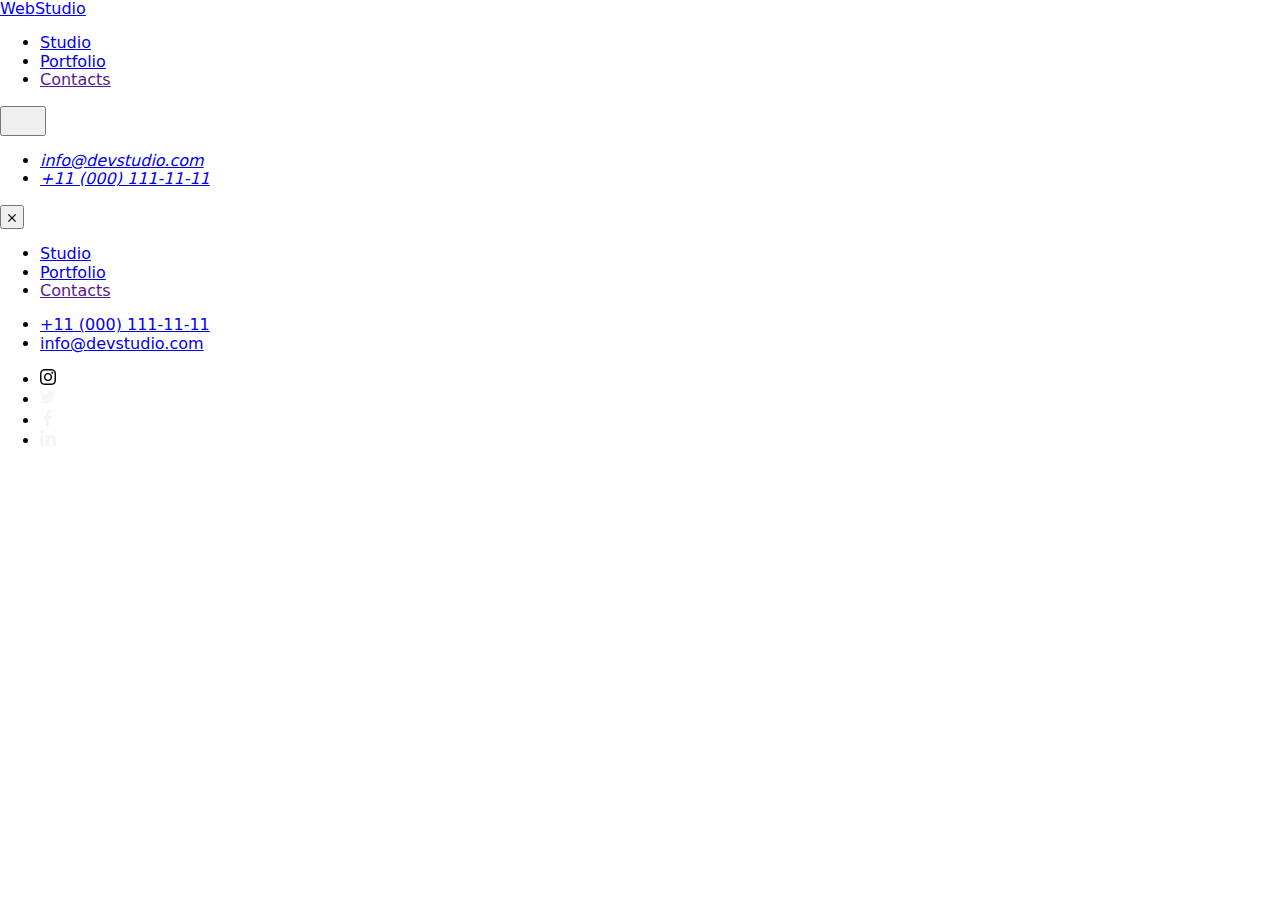
==== index.html @ 04f373c3 "save" ====
<!DOCTYPE html>
<html lang="en">

<head>
    <meta charset="UTF-8">
    <meta http-equiv="X-UA-Compatible" content="IE=edge">
    <meta name="viewport" content="width=device-width, initial-scale=1.0">
    <link
        href="https://fonts.googleapis.com/css2?family=Raleway:wght@800&family=Roboto:wght@400;500;700;900&display=swap"
        rel="stylesheet" />
    <link rel="stylesheet" href="https://cdn.jsdelivr.net/npm/modern-normalize@1.1.0/modern-normalize.min.css" />
    <link href="./dist/styles.css" rel="stylesheet" />
    <title>Web Studio</title>
</head>

<body>
    <main>
        <header class="header">
            <div class="container header__container">
                <div class="header__body">
                    <div class="header__flex">
                        <a class="header__logo-link" href="./index.html">Web<span
                                class="header__logo-span">Studio</span>
                        </a>
                        <nav class="header__menu">
                            <ul class="header__menu-list">
                                <li class="header__menu-item">
                                    <a class="header__link active-color" href="./index.html">
                                        Studio
                                    </a>
                                </li>
                                <li class="header__menu-item">
                                    <a class="header__link" href="./portfolio.html">
                                        Portfolio
                                    </a>
                                </li>
                                <li class="header__menu-item">
                                    <a class="header__link" href="">
                                        Contacts
                                    </a>
                                </li>
                            </ul>
                        </nav>
                    </div>
                    <div class="header__burger">
                        <button type="button" class="header__burger-button js-open-menu">
                            <svg class="header__burger-svg" width="30" height="20">
                                <use href="./images/icons.svg#icon-burger"></use>
                            </svg>
                        </button>
                    </div>
                    <address class="address">
                        <ul class="address__list">
                            <li class="address__item">
                                <a class="address__link" href="mailto:info@devstudio.com">info@devstudio.com
                                </a>
                            </li>
                            <li class="address__item">
                                <a class="address__link" href="tel:+110001111111">+11 (000) 111-11-11
                                </a>
                            </li>
                        </ul>
                    </address>
                </div>
            </div>
            <div class="mobile-menu js-menu-container">
                <div class="container mobile-menu__container">
                    <button class="mobile-menu__close-btn js-close-menu">
                        <svg class="mobile-menu__close-svg" width="0.5rem" height="0.5rem">
                            <use href="./images/icons.svg#icon-close"></use>
                        </svg>
                    </button>
                    <ul class="mobile-menu__list">
                        <li>
                            <a class="mobile-menu__link" href="./index.html">
                                Studio
                            </a>
                        </li>
                        <li>
                            <a class="mobile-menu__link" href="./portfolio.html">
                                Portfolio
                            </a>
                        </li>
                        <li>
                            <a class="mobile-menu__link color" href="">
                                Contacts
                            </a>
                        </li>
                    </ul>
                    <div class="flex-column">
                        <ul class="mobile-menu__contacts-list">
                            <li class="mobile-menu__phone-item">
                                <a class="mobile-menu__phone-link" href="tel:+110001111111">+11 (000) 111-11-11
                                </a>
                            </li>
                            <li class="mobile-menu__email-item">
                                <a class="mobile-menu__email-link" href="mailto:info@devstudio.com">info@devstudio.com
                                </a>
                            </li>
                        </ul>
                        <div class="social">
                            <ul class="social__list">
                                <li class="social__item">
                                    <a href="https://www.instagram.com/" class="social__link" target="_blank"
                                        rel="noopener noreferrer">
                                        <svg width="16" height="16" class="social__svg">
                                            <use href="./images/icons.svg#icon-instagram"></use>
                                        </svg>
                                    </a>
                                </li>
                                <li class="social__item">
                                    <a href="https://www.twitter.com/" class="social__link" target="_blank"
                                        rel="noopener noreferrer">
                                        <svg width="16" height="16" class="social__svg">
                                            <use href="./images/icons.svg#icon-twitter"></use>
                                        </svg>
                                    </a>
                                </li>
                                <li class="social__item">
                                    <a href="https://www.facebook.com/" class="social__link" target="_blank"
                                        rel="noopener noreferrer">
                                        <svg width="16" height="16" class="social__svg">
                                            <use href="./images/icons.svg#icon-facebook"></use>
                                        </svg>
                                    </a>
                                </li>
                                <li class="social__item">
                                    <a href="https://www.linkedin.com/" class="social__link" target="_blank"
                                        rel="noopener noreferrer">
                                        <svg width="16" height="16" class="social__svg">
                                            <use href="./images/icons.svg#icon-linkedin"></use>
                                        </svg>
                                    </a>
                                </li>
                            </ul>
                        </div>
                    </div>
                </div>
            </div>
        </header>
    </main>
    <script src="./js/mobile-menu.js"></script>
    <script src="./js/modal.js"></script>
</body>

</html>
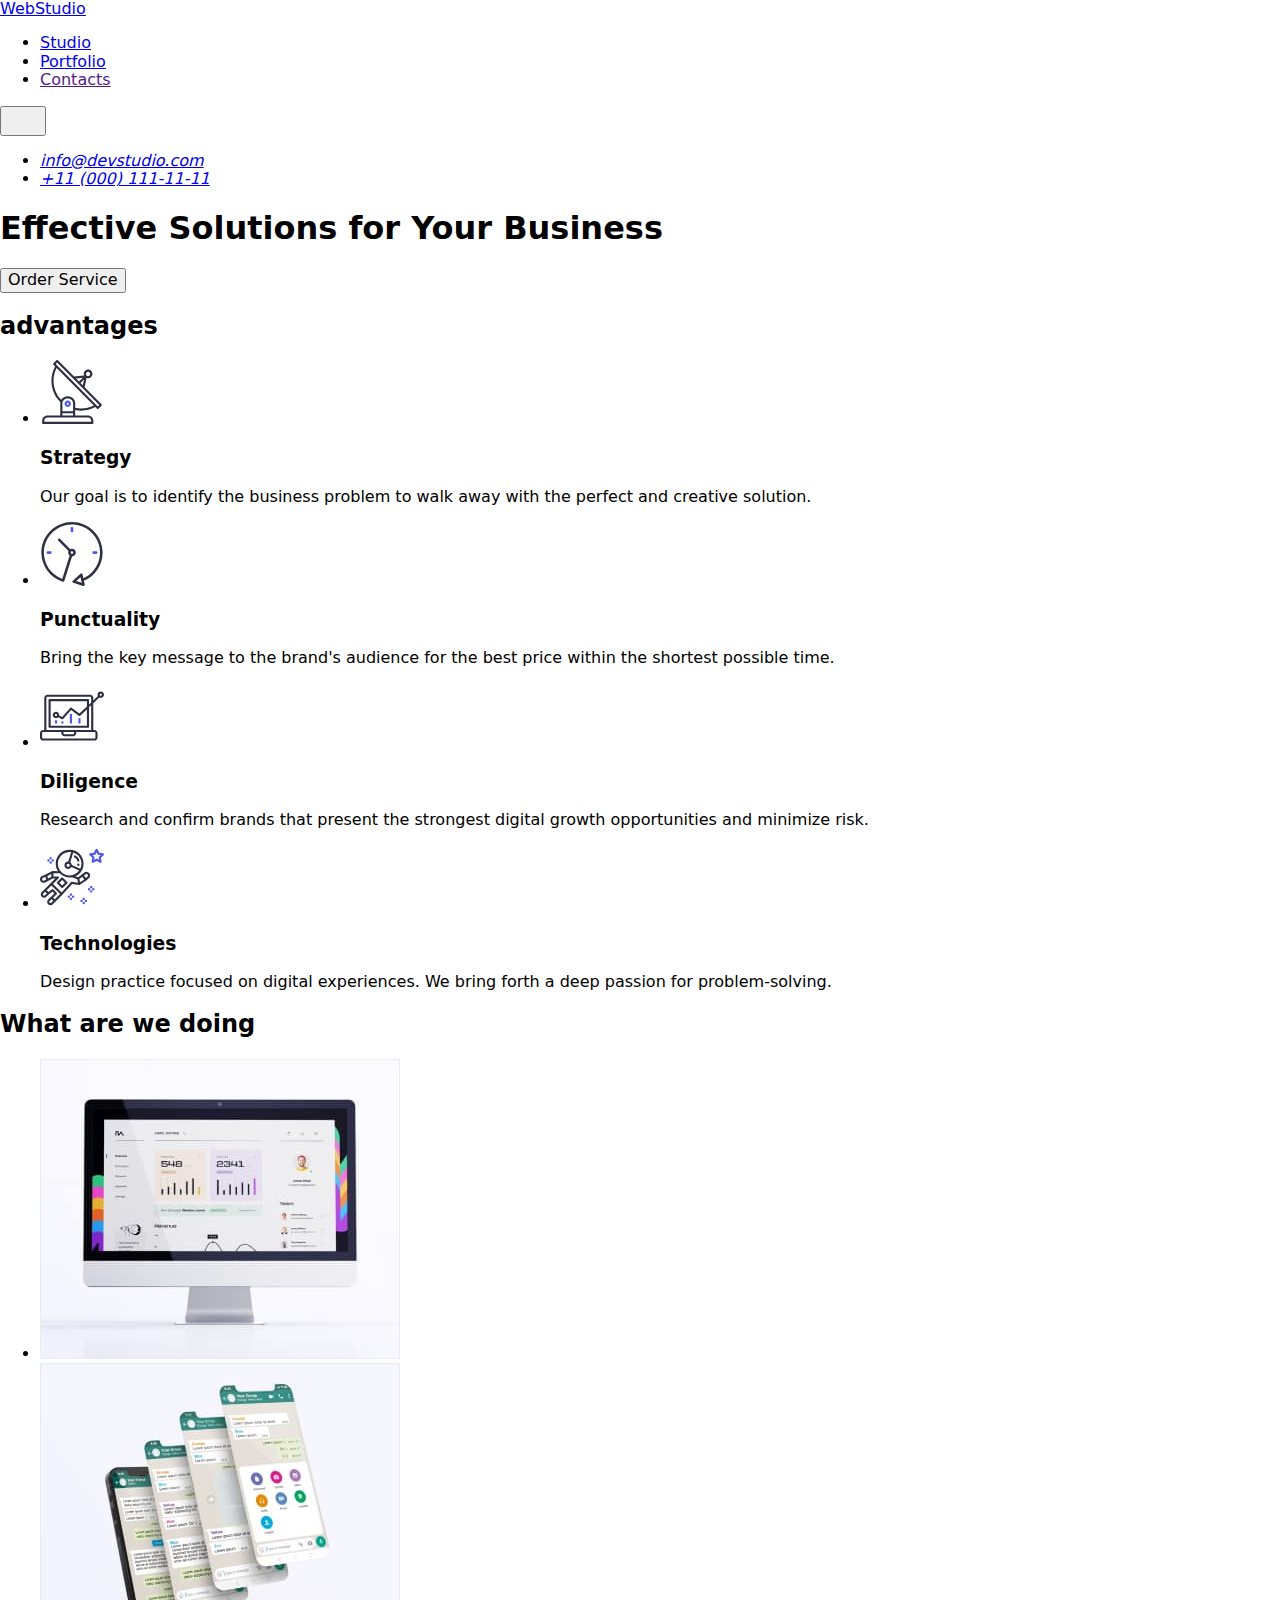
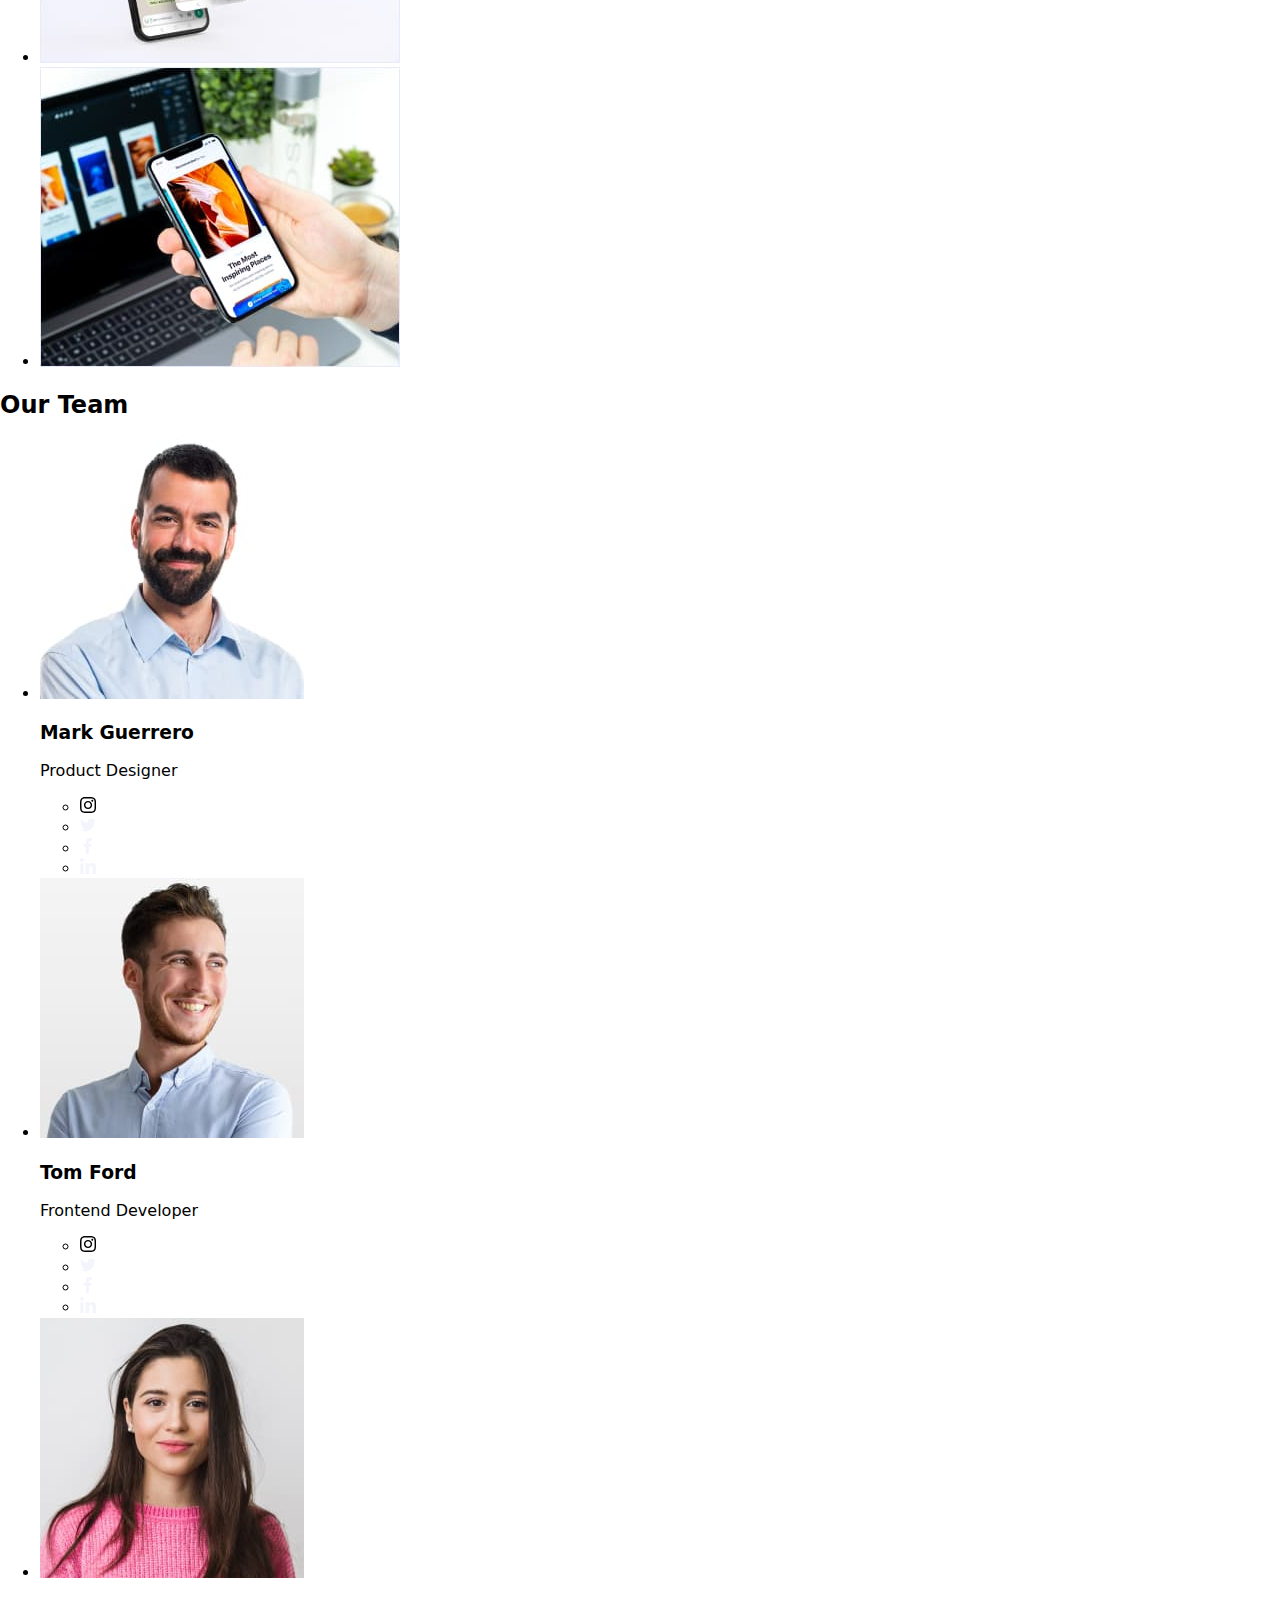
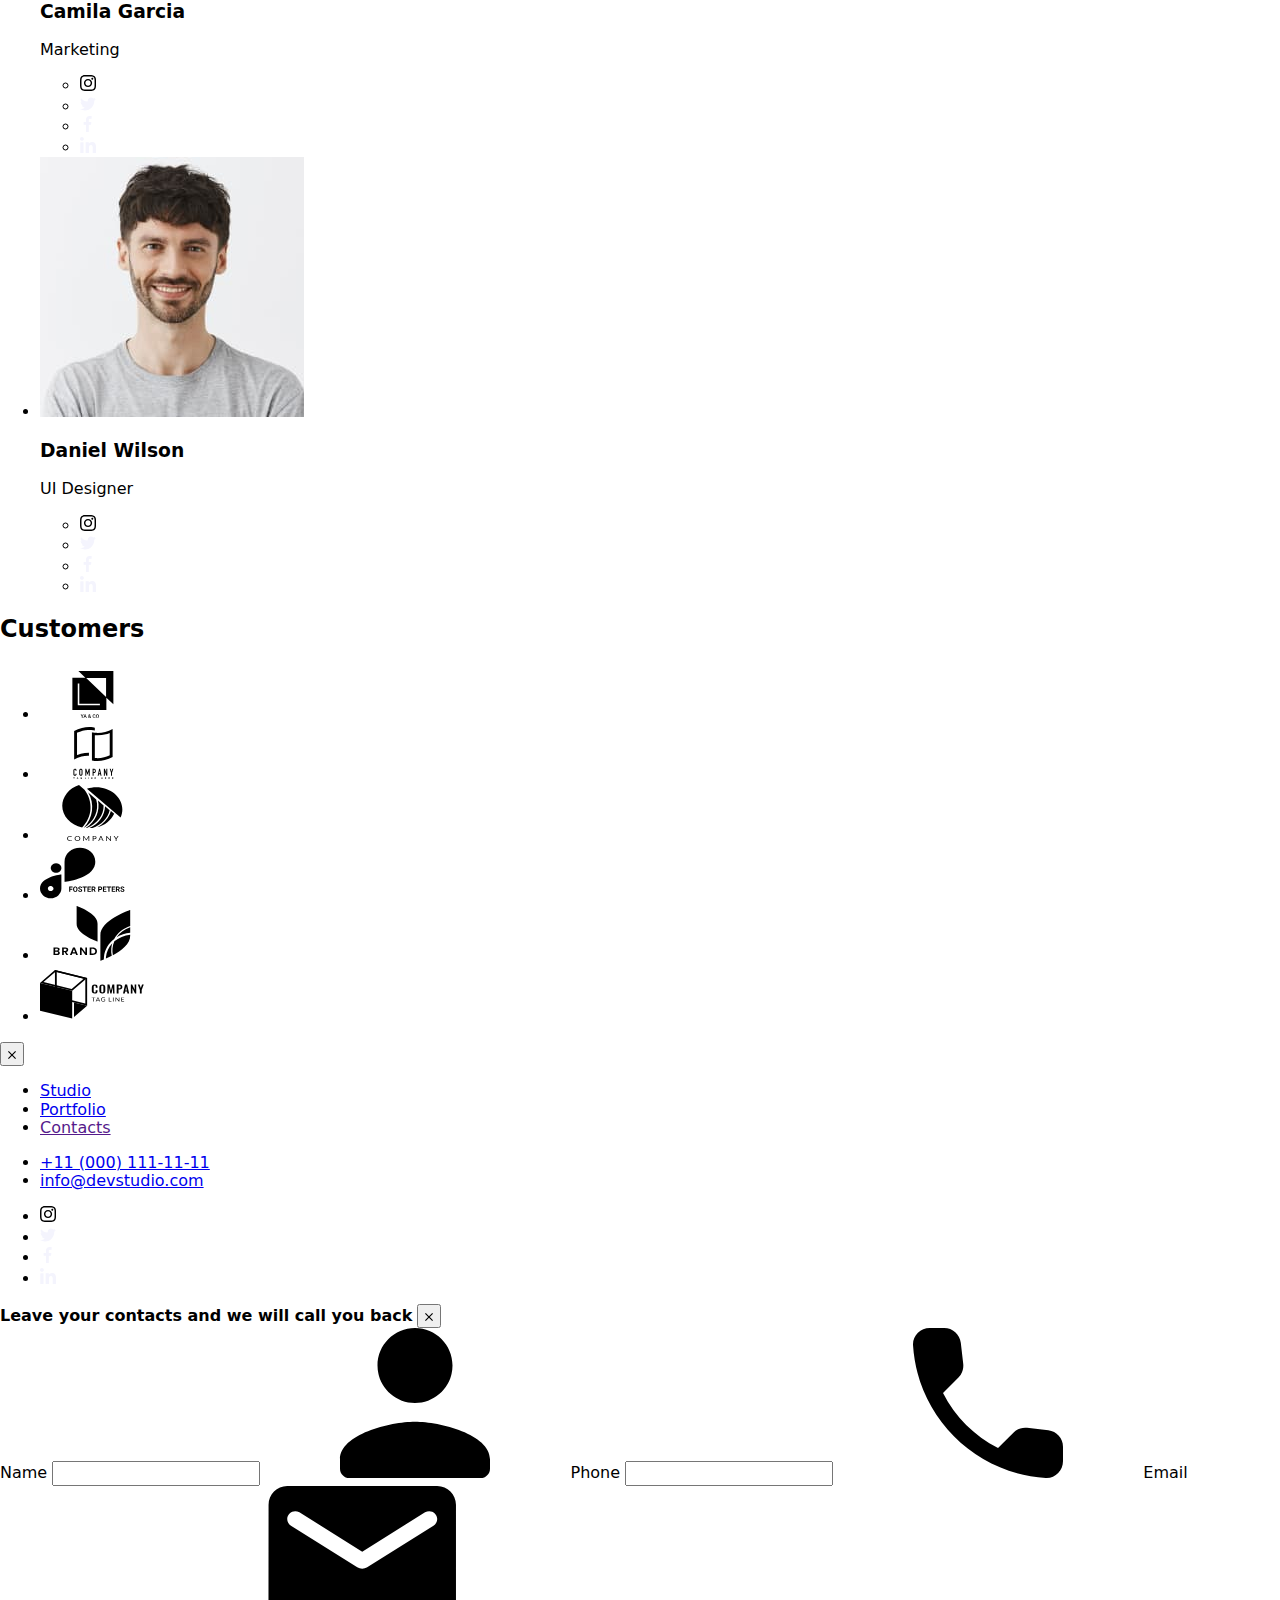
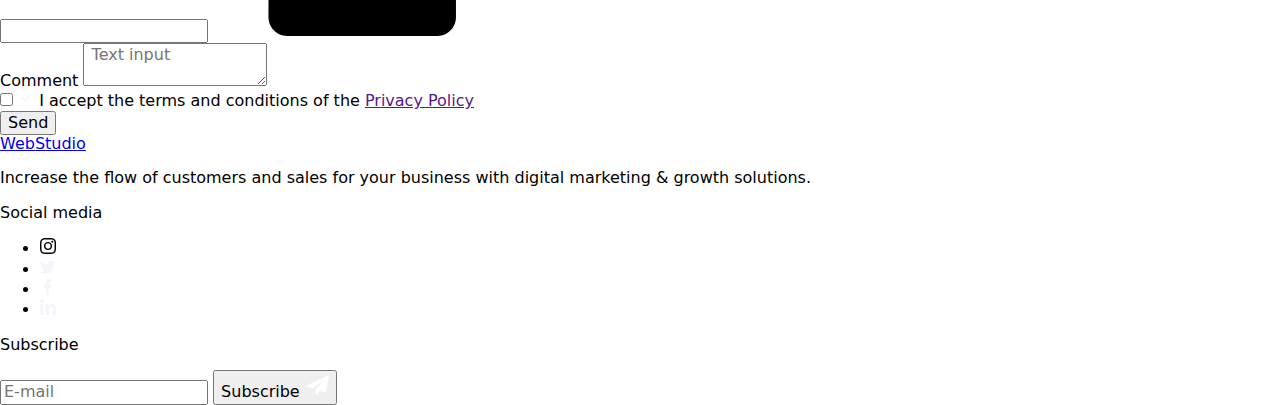
==== commit 597462ad: "11" ====
--- a/index.html
+++ b/index.html
@@ -14,131 +14,558 @@
 </head>
 
 <body>
+
+    <header class="header">
+        <div class="container header__container">
+            <a class="header__logo-link" href="./index.html">Web<span class="header__logo-span">Studio</span>
+            </a>
+            <nav class="header__menu">
+                <ul class="header__menu-list">
+                    <li class="header__menu-item">
+                        <a class="header__link active-color" href="./index.html">
+                            Studio
+                        </a>
+                    </li>
+                    <li class="header__menu-item">
+                        <a class="header__link" href="./portfolio.html">
+                            Portfolio
+                        </a>
+                    </li>
+                    <li class="header__menu-item">
+                        <a class="header__link" href="">
+                            Contacts
+                        </a>
+                    </li>
+                </ul>
+            </nav>
+            <div class="header__burger">
+                <button type="button" class="header__burger-button js-open-menu">
+                    <svg class="header__burger-svg" width="30" height="20">
+                        <use href="./images/icons.svg#icon-burger"></use>
+                    </svg>
+                </button>
+            </div>
+            <address class="address">
+                <ul class="address__list">
+                    <li class="address__item">
+                        <a class="address__link" href="mailto:info@devstudio.com">info@devstudio.com
+                        </a>
+                    </li>
+                    <li class="address__item">
+                        <a class="address__link" href="tel:+110001111111">+11 (000) 111-11-11
+                        </a>
+                    </li>
+                </ul>
+            </address>
+        </div>
+    </header>
     <main>
-        <header class="header">
-            <div class="container header__container">
-                <div class="header__body">
-                    <div class="header__flex">
-                        <a class="header__logo-link" href="./index.html">Web<span
-                                class="header__logo-span">Studio</span>
-                        </a>
-                        <nav class="header__menu">
-                            <ul class="header__menu-list">
-                                <li class="header__menu-item">
-                                    <a class="header__link active-color" href="./index.html">
-                                        Studio
-                                    </a>
-                                </li>
-                                <li class="header__menu-item">
-                                    <a class="header__link" href="./portfolio.html">
-                                        Portfolio
-                                    </a>
-                                </li>
-                                <li class="header__menu-item">
-                                    <a class="header__link" href="">
-                                        Contacts
+        <section class="hero">
+            <div class="container hero__container">
+                <h1 class="hero__title">Effective Solutions for Your Business</h1>
+                <button type="button" class="hero__btn" data-modal-open>Order Service</button>
+            </div>
+        </section>
+        <section class="advantages section-padding">
+            <div class="container">
+                <h2 class="visually-hidden">advantages</h2>
+                <ul class="advantages__list">
+                    <div class="flex">
+                        <li class="advantages__item">
+                            <div class="advantages__icon">
+                                <svg width="64" height="64">
+                                    <use href="./images/icons.svg#icon-antenna"></use>
+                                </svg>
+                            </div>
+                            <h3 class="advantages__title">Strategy</h3>
+                            <p class="advantages__subtitle">Our goal is to identify the business
+                                problem to walk away with the perfect and creative solution.</p>
+                        </li>
+                        <li class="advantages__item">
+                            <div class="advantages__icon">
+                                <svg width="64" height="64">
+                                    <use href="./images/icons.svg#icon-time"></use>
+                                </svg>
+                            </div>
+                            <h3 class="advantages__title">Punctuality</h3>
+                            <p class="advantages__subtitle">Bring the key message to the brand's audience for the best
+                                price
+                                within the
+                                shortest
+                                possible
+                                time.</p>
+                        </li>
+                    </div>
+                    <div class="flex">
+                        <li class="advantages__item">
+                            <div class="advantages__icon">
+                                <svg width="64" height="64">
+                                    <use href="./images/icons.svg#icon-computer"></use>
+                                </svg>
+                            </div>
+                            <h3 class="advantages__title">Diligence</h3>
+                            <p class="advantages__subtitle">Research and confirm brands that present the strongest
+                                digital
+                                growth
+                                opportunities
+                                and
+                                minimize
+                                risk.</p>
+                        </li>
+                        <li class="advantages__item">
+                            <div class="advantages__icon">
+                                <svg width="64" height="64">
+                                    <use href="./images/icons.svg#icon-astronaut"></use>
+                                </svg>
+                            </div>
+                            <h3 class="advantages__title">Technologies</h3>
+                            <p class="advantages__subtitle">Design practice focused on digital experiences. We bring
+                                forth a
+                                deep passion for
+                                problem-solving.</p>
+                        </li>
+                    </div>
+                </ul>
+            </div>
+        </section>
+        <section class="what-are-we">
+            <div class="container">
+                <h2 class="what-are-we__title">What are we doing</h2>
+                <ul class="what-are-we__list">
+                    <li class="what-are-we__item">
+                        <img srcset="./images/what_are_we_doing/img1.jpg 1x, ./images/what_are_we_doing/img1@2x.jpg 2x"
+                            alt="computer mac" width="360" height="300">
+                    </li>
+                    <li class="what-are-we__item">
+                        <img srcset="./images/what_are_we_doing/img2.jpg 1x, ./images/what_are_we_doing/img2@2x.jpg 2x"
+                            alt="app" width="360" height="300">
+                    </li>
+                    <li class="what-are-we__item">
+                        <img srcset="./images/what_are_we_doing/img3.jpg 1x, ./images/what_are_we_doing/img3@2x.jpg 2x"
+                            alt="smartphone" width="360" height="300">
+                    </li>
+                </ul>
+            </div>
+        </section>
+        <section class="team section-padding">
+            <div class="container">
+                <h2 class="team__title">Our Team</h2>
+                <ul class="team__list">
+                    <li class="team__item">
+                        <img srcset="./images/our_team/img1.jpg 1x, ./images/our_team/img1@2x.jpg 2x"
+                            alt="Product Designer" width="264" height="260">
+                        <div class="team__wrapper">
+                            <h3 class="team__worker-name">Mark Guerrero</h3>
+                            <p class="team__worker-specialization">Product Designer</p>
+                            <ul class="social__list social__list-type-two">
+                                <li class="social__item">
+                                    <a href="https://www.instagram.com/" class="social__link" target="_blank"
+                                        rel="noopener noreferrer">
+                                        <svg width="16" height="16" class="social__svg">
+                                            <use href="./images/icons.svg#icon-instagram"></use>
+                                        </svg>
+                                    </a>
+                                </li>
+                                <li class="social__item">
+                                    <a href="https://www.twitter.com/" class="social__link" target="_blank"
+                                        rel="noopener noreferrer">
+                                        <svg width="16" height="16" class="social__svg">
+                                            <use href="./images/icons.svg#icon-twitter"></use>
+                                        </svg>
+                                    </a>
+                                </li>
+                                <li class="social__item">
+                                    <a href="https://www.facebook.com/" class="social__link" target="_blank"
+                                        rel="noopener noreferrer">
+                                        <svg width="16" height="16" class="social__svg">
+                                            <use href="./images/icons.svg#icon-facebook"></use>
+                                        </svg>
+                                    </a>
+                                </li>
+                                <li class="social__item">
+                                    <a href="https://www.linkedin.com/" class="social__link" target="_blank"
+                                        rel="noopener noreferrer">
+                                        <svg width="16" height="16" class="social__svg">
+                                            <use href="./images/icons.svg#icon-linkedin"></use>
+                                        </svg>
                                     </a>
                                 </li>
                             </ul>
-                        </nav>
+                        </div>
+                    </li>
+                    <li class="team__item">
+                        <img srcset="./images/our_team/img2.jpg 1x, ./images/our_team/img2@2x.jpg 2x"
+                            alt="Frontend Developer" width="264" height="260">
+                        <div class="team__wrapper">
+                            <h3 class="team__worker-name">Tom Ford</h3>
+                            <p class="team__worker-specialization">Frontend Developer</p>
+                            <ul class="social__list social__list-type-two">
+                                <li class="social__item">
+                                    <a href="https://www.instagram.com/" class="social__link" target="_blank"
+                                        rel="noopener noreferrer">
+                                        <svg width="16" height="16" class="social__svg">
+                                            <use href="./images/icons.svg#icon-instagram"></use>
+                                        </svg>
+                                    </a>
+                                </li>
+                                <li class="social__item">
+                                    <a href="https://www.twitter.com/" class="social__link" target="_blank"
+                                        rel="noopener noreferrer">
+                                        <svg width="16" height="16" class="social__svg">
+                                            <use href="./images/icons.svg#icon-twitter"></use>
+                                        </svg>
+                                    </a>
+                                </li>
+                                <li class="social__item">
+                                    <a href="https://www.facebook.com/" class="social__link" target="_blank"
+                                        rel="noopener noreferrer">
+                                        <svg width="16" height="16" class="social__svg">
+                                            <use href="./images/icons.svg#icon-facebook"></use>
+                                        </svg>
+                                    </a>
+                                </li>
+                                <li class="social__item">
+                                    <a href="https://www.linkedin.com/" class="social__link" target="_blank"
+                                        rel="noopener noreferrer">
+                                        <svg width="16" height="16" class="social__svg">
+                                            <use href="./images/icons.svg#icon-linkedin"></use>
+                                        </svg>
+                                    </a>
+                                </li>
+                            </ul>
+                        </div>
+                    </li>
+                    <li class="team__item">
+                        <img srcset="./images/our_team/img3.jpg 1x, ./images/our_team/img3@2x.jpg 2x" alt="Marketing"
+                            width="264" height="260">
+                        <div class="team__wrapper">
+                            <h3 class="team__worker-name">Camila Garcia</h3>
+                            <p class="team__worker-specialization">Marketing</p>
+                            <ul class="social__list social__list-type-two">
+                                <li class="social__item">
+                                    <a href="https://www.instagram.com/" class="social__link" target="_blank"
+                                        rel="noopener noreferrer">
+                                        <svg width="16" height="16" class="social__svg">
+                                            <use href="./images/icons.svg#icon-instagram"></use>
+                                        </svg>
+                                    </a>
+                                </li>
+                                <li class="social__item">
+                                    <a href="https://www.twitter.com/" class="social__link" target="_blank"
+                                        rel="noopener noreferrer">
+                                        <svg width="16" height="16" class="social__svg">
+                                            <use href="./images/icons.svg#icon-twitter"></use>
+                                        </svg>
+                                    </a>
+                                </li>
+                                <li class="social__item">
+                                    <a href="https://www.facebook.com/" class="social__link" target="_blank"
+                                        rel="noopener noreferrer">
+                                        <svg width="16" height="16" class="social__svg">
+                                            <use href="./images/icons.svg#icon-facebook"></use>
+                                        </svg>
+                                    </a>
+                                </li>
+                                <li class="social__item">
+                                    <a href="https://www.linkedin.com/" class="social__link" target="_blank"
+                                        rel="noopener noreferrer">
+                                        <svg width="16" height="16" class="social__svg">
+                                            <use href="./images/icons.svg#icon-linkedin"></use>
+                                        </svg>
+                                    </a>
+                                </li>
+                            </ul>
+                        </div>
+                    </li>
+                    <li class="team__item">
+                        <img srcset="./images/our_team/img4.jpg 1x, ./images/our_team/img4@2x.jpg 2x" alt="UI Designer"
+                            width="264" height="260">
+                        <div class="team__wrapper">
+                            <h3 class="team__worker-name">Daniel Wilson</h3>
+                            <p class="team__worker-specialization">UI Designer</p>
+                            <ul class="social__list social__list-type-two">
+                                <li class="social__item">
+                                    <a href="https://www.instagram.com/" class="social__link" target="_blank"
+                                        rel="noopener noreferrer">
+                                        <svg width="16" height="16" class="social__svg">
+                                            <use href="./images/icons.svg#icon-instagram"></use>
+                                        </svg>
+                                    </a>
+                                </li>
+                                <li class="social__item">
+                                    <a href="https://www.twitter.com/" class="social__link" target="_blank"
+                                        rel="noopener noreferrer">
+                                        <svg width="16" height="16" class="social__svg">
+                                            <use href="./images/icons.svg#icon-twitter"></use>
+                                        </svg>
+                                    </a>
+                                </li>
+                                <li class="social__item">
+                                    <a href="https://www.facebook.com/" class="social__link" target="_blank"
+                                        rel="noopener noreferrer">
+                                        <svg width="16" height="16" class="social__svg">
+                                            <use href="./images/icons.svg#icon-facebook"></use>
+                                        </svg>
+                                    </a>
+                                </li>
+                                <li class="social__item">
+                                    <a href="https://www.linkedin.com/" class="social__link" target="_blank"
+                                        rel="noopener noreferrer">
+                                        <svg width="16" height="16" class="social__svg">
+                                            <use href="./images/icons.svg#icon-linkedin"></use>
+                                        </svg>
+                                    </a>
+                                </li>
+                            </ul>
+                        </div>
+                    </li>
+                </ul>
+            </div>
+        </section>
+        <section class="customers section-padding">
+            <div class="container">
+                <h2 class="customers__title">Customers</h2>
+                <ul class="customers__list">
+                    <li class="customers__item">
+                        <a href="" class="customers__link">
+                            <svg width="104" height="56" class="customers__svg">
+                                <use href="./images/icons.svg#icon-c1"></use>
+                            </svg>
+                        </a>
+                    </li>
+                    <li class="customers__item">
+                        <a href="" class="customers__link">
+                            <svg width="104" height="56" class="customers__svg">
+                                <use href="./images/icons.svg#icon-c2"></use>
+                            </svg>
+                        </a>
+                    </li>
+                    <li class="customers__item">
+                        <a href="" class="customers__link">
+                            <svg width="104" height="56" class="customers__svg">
+                                <use href="./images/icons.svg#icon-c3"></use>
+                            </svg>
+                        </a>
+                    </li>
+                    <li class="customers__item">
+                        <a href="" class="customers__link">
+                            <svg width="104" height="56" class="customers__svg">
+                                <use href="./images/icons.svg#icon-c4"></use>
+                            </svg>
+                        </a>
+                    </li>
+                    <li class="customers__item">
+                        <a href="" class="customers__link">
+                            <svg width="104" height="56" class="customers__svg">
+                                <use href="./images/icons.svg#icon-c5"></use>
+                            </svg>
+                        </a>
+                    </li>
+                    <li class="customers__item">
+                        <a href="" class="customers__link">
+                            <svg width="104" height="56" class="customers__svg">
+                                <use href="./images/icons.svg#icon-c6"></use>
+                            </svg>
+                        </a>
+                    </li>
+                </ul>
+            </div>
+        </section>
+        <div class="mobile-menu js-menu-container">
+            <div class="container mobile-menu__container">
+                <button class="mobile-menu__close-btn js-close-menu">
+                    <svg class="mobile-menu__close-svg" width="0.5rem" height="0.5rem">
+                        <use href="./images/icons.svg#icon-close"></use>
+                    </svg>
+                </button>
+                <ul class="mobile-menu__list">
+                    <li>
+                        <a class="mobile-menu__link" href="./index.html">
+                            Studio
+                        </a>
+                    </li>
+                    <li>
+                        <a class="mobile-menu__link" href="./portfolio.html">
+                            Portfolio
+                        </a>
+                    </li>
+                    <li>
+                        <a class="mobile-menu__link color" href="">
+                            Contacts
+                        </a>
+                    </li>
+                </ul>
+                <ul class="mobile-menu__contacts-list">
+                    <li class="mobile-menu__phone-item">
+                        <a class="mobile-menu__phone-link" href="tel:+110001111111">+11 (000) 111-11-11
+                        </a>
+                    </li>
+                    <li class="mobile-menu__email-item">
+                        <a class="mobile-menu__email-link" href="mailto:info@devstudio.com">info@devstudio.com
+                        </a>
+                    </li>
+                </ul>
+                <div class="social">
+                    <ul class="social__list">
+                        <li class="social__item">
+                            <a href="https://www.instagram.com/" class="social__link" target="_blank"
+                                rel="noopener noreferrer">
+                                <svg width="16" height="16" class="social__svg">
+                                    <use href="./images/icons.svg#icon-instagram"></use>
+                                </svg>
+                            </a>
+                        </li>
+                        <li class="social__item">
+                            <a href="https://www.twitter.com/" class="social__link" target="_blank"
+                                rel="noopener noreferrer">
+                                <svg width="16" height="16" class="social__svg">
+                                    <use href="./images/icons.svg#icon-twitter"></use>
+                                </svg>
+                            </a>
+                        </li>
+                        <li class="social__item">
+                            <a href="https://www.facebook.com/" class="social__link" target="_blank"
+                                rel="noopener noreferrer">
+                                <svg width="16" height="16" class="social__svg">
+                                    <use href="./images/icons.svg#icon-facebook"></use>
+                                </svg>
+                            </a>
+                        </li>
+                        <li class="social__item">
+                            <a href="https://www.linkedin.com/" class="social__link" target="_blank"
+                                rel="noopener noreferrer">
+                                <svg width="16" height="16" class="social__svg">
+                                    <use href="./images/icons.svg#icon-linkedin"></use>
+                                </svg>
+                            </a>
+                        </li>
+                    </ul>
+                </div>
+            </div>
+        </div>
+        <div class="backdrop is-hidden" data-modal>
+            <div class="modal">
+                <strong class="modal__title">Leave your contacts and we will call you back</strong>
+                <button type="button" class="modal__close-btn" data-modal-close>
+                    <svg class="modal__close-svg" width="8px" height="8px">
+                        <use href="./images/icons.svg#icon-close"></use>
+                    </svg>
+                </button>
+                <form class="modal__form">
+                    <label class="modal__label">
+                        <span class="modal__label-span">
+                            Name
+                        </span>
+                        <span class="modal__input-svg-wrapper">
+                            <input type="text" name="user_name" class="modal__input" required
+                                pattern="[A-Za-zА-Яа-яА-Яа-я]+" minlength="2">
+                            <svg class="modal__input-svg">
+                                <use href="./images/icons.svg#icon-name"></use>
+                            </svg>
+                        </span>
+                    </label>
+                    <label class="modal__label">
+                        <span class="modal__label-span">
+                            Phone
+                        </span>
+                        <span class="modal__input-svg-wrapper">
+                            <input type="tel" name='user_phone' class="modal__input" required
+                                pattern="[0-9]{3}-[0-9]{3}-[0-9]{2}-[0-9]{2}" title="xxx-xxx-xx-xx">
+                            <svg class="modal__input-svg">
+                                <use href="./images/icons.svg#icon-tel"></use>
+                            </svg>
+                        </span>
+                    </label>
+                    <label class="modal__label">
+                        <span class="modal__label-span">
+                            Email
+                        </span>
+                        <span class="modal__input-svg-wrapper">
+                            <input type="email" name="user_email" class="modal__input" required>
+                            <svg class="modal__input-svg">
+                                <use href="./images/icons.svg#icon-message"></use>
+                            </svg>
+                        </span>
+                    </label>
+                    <div class="modal__comment">
+                        <label class="modal__label">Comment</label>
+                        <textarea name="user_message" class="modal__textarea" placeholder=" Text input"></textarea>
                     </div>
-                    <div class="header__burger">
-                        <button type="button" class="header__burger-button js-open-menu">
-                            <svg class="header__burger-svg" width="30" height="20">
-                                <use href="./images/icons.svg#icon-burger"></use>
-                            </svg>
-                        </button>
-                    </div>
-                    <address class="address">
-                        <ul class="address__list">
-                            <li class="address__item">
-                                <a class="address__link" href="mailto:info@devstudio.com">info@devstudio.com
-                                </a>
-                            </li>
-                            <li class="address__item">
-                                <a class="address__link" href="tel:+110001111111">+11 (000) 111-11-11
-                                </a>
-                            </li>
-                        </ul>
-                    </address>
-                </div>
-            </div>
-            <div class="mobile-menu js-menu-container">
-                <div class="container mobile-menu__container">
-                    <button class="mobile-menu__close-btn js-close-menu">
-                        <svg class="mobile-menu__close-svg" width="0.5rem" height="0.5rem">
-                            <use href="./images/icons.svg#icon-close"></use>
+                    <label class="modal__checkbox-label">
+                        <input id="user-policy" type="checkbox" name="user-policy"
+                            class="modal__checkbox-input visually-hidden">
+                        <span class="modal__checkbox-icon-box">
+                            <svg class="modal__checkbox-icon-svg" width='16px' height='16px'>
+                                <use href="./images/icons.svg#icon-property"></use>
+                            </svg>
+                        </span>
+                        I accept the terms and conditions of the <a href="" class="modal__link">Privacy Policy</a>
+                    </label>
+                </form>
+                <button type="submit" class="modal__send-button">Send</button>
+            </div>
+        </div>
+    </main>
+    <footer class="footer">
+        <div class="container footer__container">
+            <div class="footer__wrapper-one">
+                <a class="footer__link-logo" href="./index.html">Web<span class="footer__logo-span">Studio</span>
+                </a>
+                <p class="footer__p">Increase the flow of customers and sales for your business with digital marketing &
+                    growth
+                    solutions.
+                </p>
+            </div>
+            <div class="footer__wrapper-two">
+                <p class="footer__title">Social media</p>
+                <ul class="social__list social__list-type-three">
+                    <li class="social__item">
+                        <a href="https://www.instagram.com/" class="social__link" target="_blank"
+                            rel="noopener noreferrer">
+                            <svg width="16" height="16" class="social__svg">
+                                <use href="./images/icons.svg#icon-instagram"></use>
+                            </svg>
+                        </a>
+                    </li>
+                    <li class="social__item">
+                        <a href="https://www.twitter.com/" class="social__link" target="_blank"
+                            rel="noopener noreferrer">
+                            <svg width="16" height="16" class="social__svg">
+                                <use href="./images/icons.svg#icon-twitter"></use>
+                            </svg>
+                        </a>
+                    </li>
+                    <li class="social__item">
+                        <a href="https://www.facebook.com/" class="social__link" target="_blank"
+                            rel="noopener noreferrer">
+                            <svg width="16" height="16" class="social__svg">
+                                <use href="./images/icons.svg#icon-facebook"></use>
+                            </svg>
+                        </a>
+                    </li>
+                    <li class="social__item">
+                        <a href="https://www.linkedin.com/" class="social__link" target="_blank"
+                            rel="noopener noreferrer">
+                            <svg width="16" height="16" class="social__svg">
+                                <use href="./images/icons.svg#icon-linkedin"></use>
+                            </svg>
+                        </a>
+                    </li>
+                </ul>
+            </div>
+            <div class="footer__wrapper-three">
+                <p class="footer__title">Subscribe</p>
+                <form class="footer__form">
+                    <input type="email" name="email_me" class="footer__input" placeholder="E-mail">
+                    <button class="footer__subscribe-btn" type="submit">Subscribe
+                        <svg class="footer__subscribe-btn-svg" width="24px" height="24px">
+                            <use href="./images/icons.svg#icon-subscribe"></use>
                         </svg>
                     </button>
-                    <ul class="mobile-menu__list">
-                        <li>
-                            <a class="mobile-menu__link" href="./index.html">
-                                Studio
-                            </a>
-                        </li>
-                        <li>
-                            <a class="mobile-menu__link" href="./portfolio.html">
-                                Portfolio
-                            </a>
-                        </li>
-                        <li>
-                            <a class="mobile-menu__link color" href="">
-                                Contacts
-                            </a>
-                        </li>
-                    </ul>
-                    <div class="flex-column">
-                        <ul class="mobile-menu__contacts-list">
-                            <li class="mobile-menu__phone-item">
-                                <a class="mobile-menu__phone-link" href="tel:+110001111111">+11 (000) 111-11-11
-                                </a>
-                            </li>
-                            <li class="mobile-menu__email-item">
-                                <a class="mobile-menu__email-link" href="mailto:info@devstudio.com">info@devstudio.com
-                                </a>
-                            </li>
-                        </ul>
-                        <div class="social">
-                            <ul class="social__list">
-                                <li class="social__item">
-                                    <a href="https://www.instagram.com/" class="social__link" target="_blank"
-                                        rel="noopener noreferrer">
-                                        <svg width="16" height="16" class="social__svg">
-                                            <use href="./images/icons.svg#icon-instagram"></use>
-                                        </svg>
-                                    </a>
-                                </li>
-                                <li class="social__item">
-                                    <a href="https://www.twitter.com/" class="social__link" target="_blank"
-                                        rel="noopener noreferrer">
-                                        <svg width="16" height="16" class="social__svg">
-                                            <use href="./images/icons.svg#icon-twitter"></use>
-                                        </svg>
-                                    </a>
-                                </li>
-                                <li class="social__item">
-                                    <a href="https://www.facebook.com/" class="social__link" target="_blank"
-                                        rel="noopener noreferrer">
-                                        <svg width="16" height="16" class="social__svg">
-                                            <use href="./images/icons.svg#icon-facebook"></use>
-                                        </svg>
-                                    </a>
-                                </li>
-                                <li class="social__item">
-                                    <a href="https://www.linkedin.com/" class="social__link" target="_blank"
-                                        rel="noopener noreferrer">
-                                        <svg width="16" height="16" class="social__svg">
-                                            <use href="./images/icons.svg#icon-linkedin"></use>
-                                        </svg>
-                                    </a>
-                                </li>
-                            </ul>
-                        </div>
-                    </div>
-                </div>
-            </div>
-        </header>
-    </main>
+                </form>
+            </div>
+        </div>
+    </footer>
     <script src="./js/mobile-menu.js"></script>
     <script src="./js/modal.js"></script>
 </body>
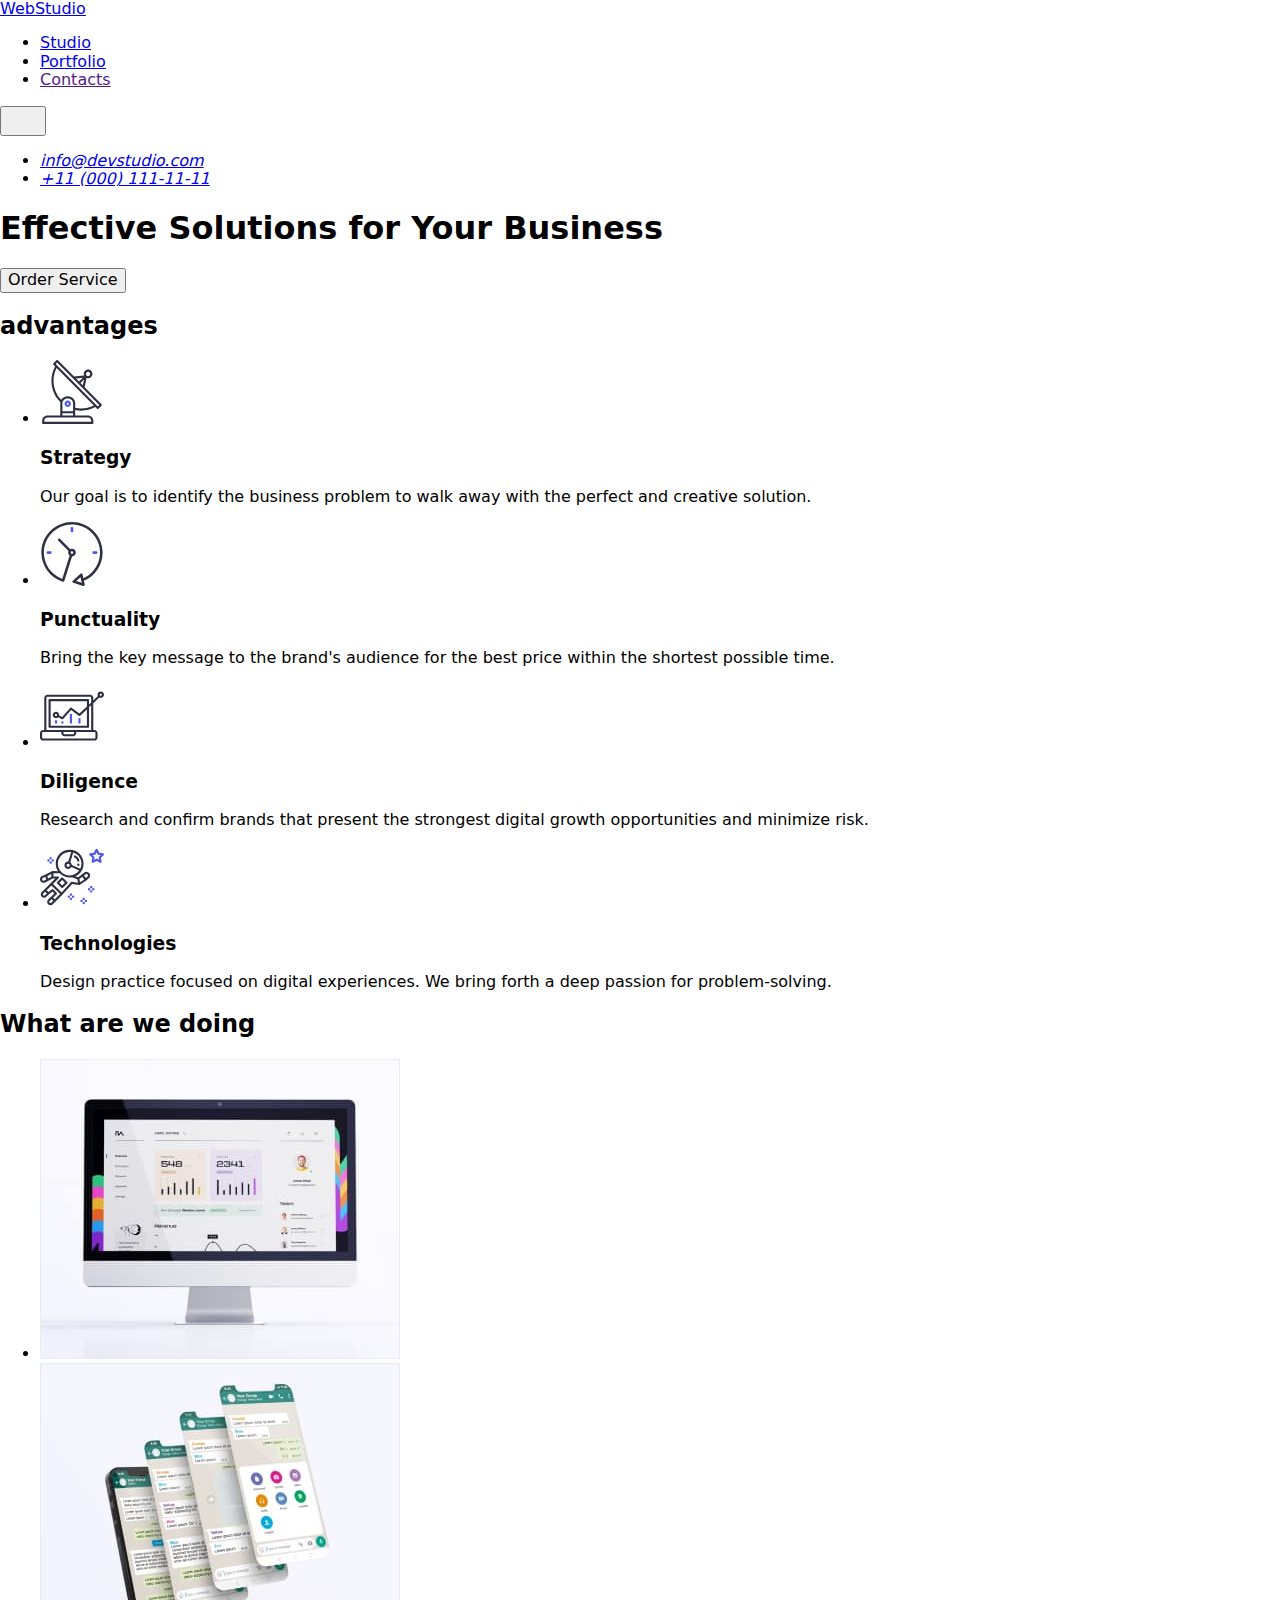
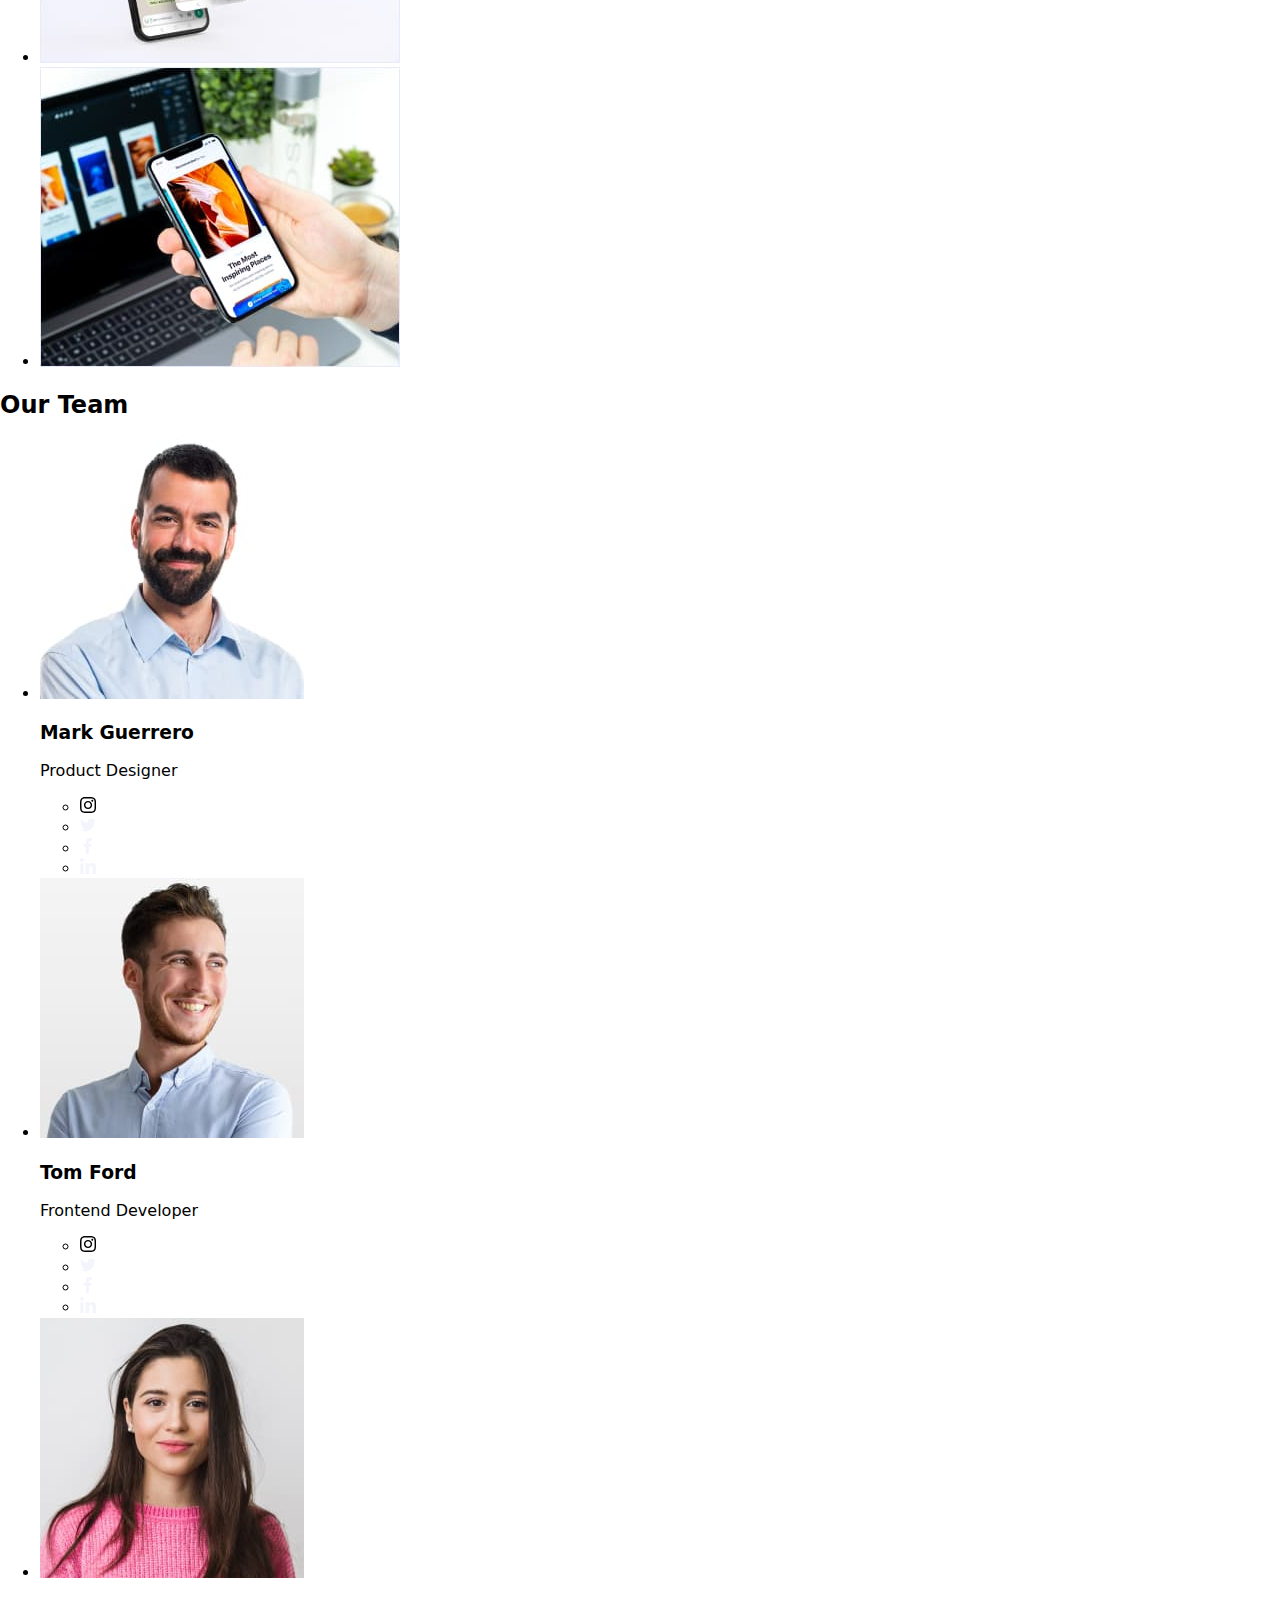
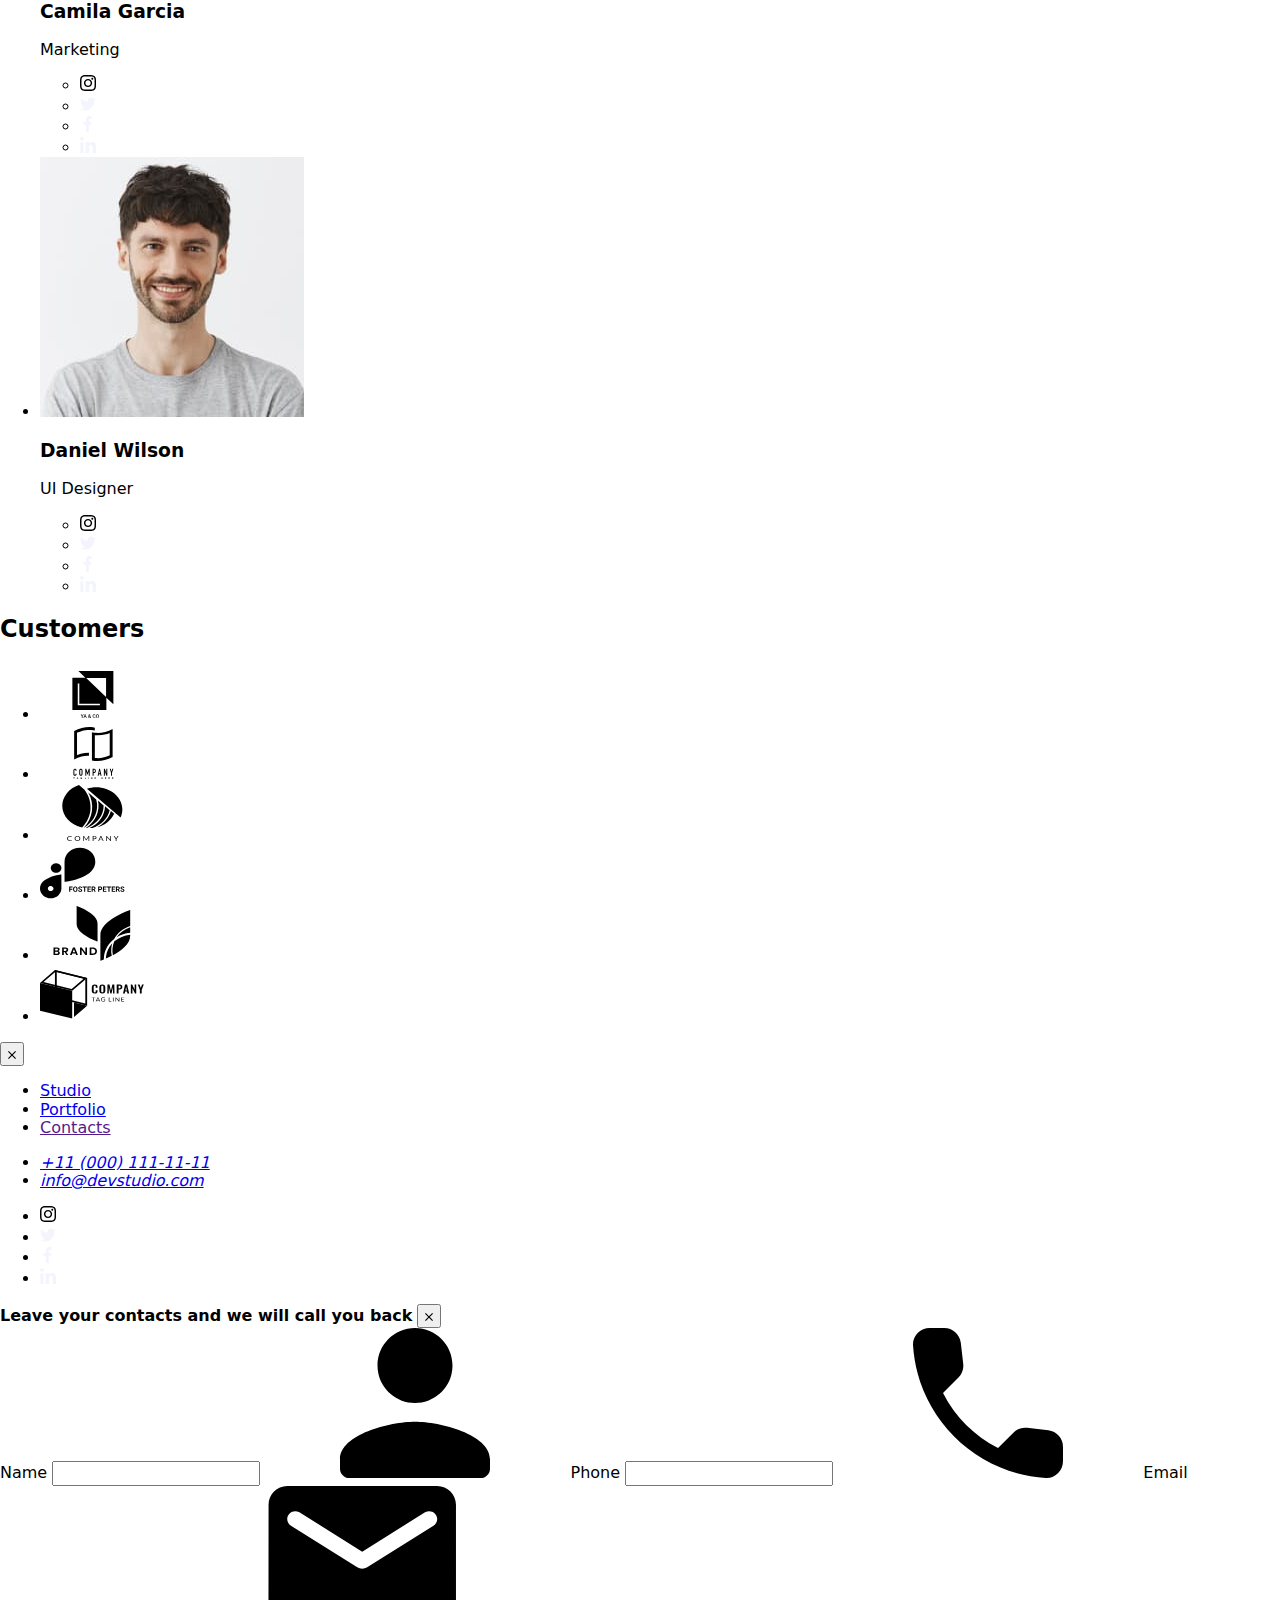
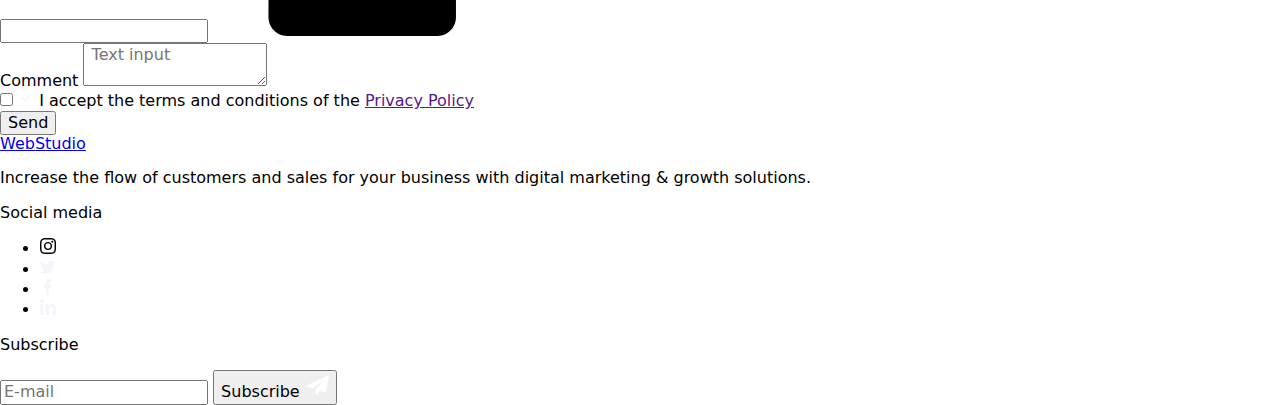
==== commit e1881844: "111" ====
--- a/index.html
+++ b/index.html
@@ -372,29 +372,29 @@
             </div>
         </section>
         <div class="mobile-menu js-menu-container">
-            <div class="container mobile-menu__container">
-                <button class="mobile-menu__close-btn js-close-menu">
-                    <svg class="mobile-menu__close-svg" width="0.5rem" height="0.5rem">
-                        <use href="./images/icons.svg#icon-close"></use>
-                    </svg>
-                </button>
-                <ul class="mobile-menu__list">
-                    <li>
-                        <a class="mobile-menu__link" href="./index.html">
-                            Studio
-                        </a>
-                    </li>
-                    <li>
-                        <a class="mobile-menu__link" href="./portfolio.html">
-                            Portfolio
-                        </a>
-                    </li>
-                    <li>
-                        <a class="mobile-menu__link color" href="">
-                            Contacts
-                        </a>
-                    </li>
-                </ul>
+            <button class="mobile-menu__close-btn js-close-menu">
+                <svg class="mobile-menu__close-svg" width="0.5rem" height="0.5rem">
+                    <use href="./images/icons.svg#icon-close"></use>
+                </svg>
+            </button>
+            <ul class="mobile-menu__list">
+                <li class="mobile-menu__item">
+                    <a class="mobile-menu__link color" href="./index.html">
+                        Studio
+                    </a>
+                </li>
+                <li class="mobile-menu__item">
+                    <a class="mobile-menu__link" href="./portfolio.html">
+                        Portfolio
+                    </a>
+                </li>
+                <li class="mobile-menu__item">
+                    <a class="mobile-menu__link" href="">
+                        Contacts
+                    </a>
+                </li>
+            </ul>
+            <address class="mobile-menu__address">
                 <ul class="mobile-menu__contacts-list">
                     <li class="mobile-menu__phone-item">
                         <a class="mobile-menu__phone-link" href="tel:+110001111111">+11 (000) 111-11-11
@@ -405,43 +405,37 @@
                         </a>
                     </li>
                 </ul>
-                <div class="social">
-                    <ul class="social__list">
-                        <li class="social__item">
-                            <a href="https://www.instagram.com/" class="social__link" target="_blank"
-                                rel="noopener noreferrer">
-                                <svg width="16" height="16" class="social__svg">
-                                    <use href="./images/icons.svg#icon-instagram"></use>
-                                </svg>
-                            </a>
-                        </li>
-                        <li class="social__item">
-                            <a href="https://www.twitter.com/" class="social__link" target="_blank"
-                                rel="noopener noreferrer">
-                                <svg width="16" height="16" class="social__svg">
-                                    <use href="./images/icons.svg#icon-twitter"></use>
-                                </svg>
-                            </a>
-                        </li>
-                        <li class="social__item">
-                            <a href="https://www.facebook.com/" class="social__link" target="_blank"
-                                rel="noopener noreferrer">
-                                <svg width="16" height="16" class="social__svg">
-                                    <use href="./images/icons.svg#icon-facebook"></use>
-                                </svg>
-                            </a>
-                        </li>
-                        <li class="social__item">
-                            <a href="https://www.linkedin.com/" class="social__link" target="_blank"
-                                rel="noopener noreferrer">
-                                <svg width="16" height="16" class="social__svg">
-                                    <use href="./images/icons.svg#icon-linkedin"></use>
-                                </svg>
-                            </a>
-                        </li>
-                    </ul>
-                </div>
-            </div>
+            </address>
+            <ul class="social__list">
+                <li class="social__item">
+                    <a href="https://www.instagram.com/" class="social__link" target="_blank" rel="noopener noreferrer">
+                        <svg width="16" height="16" class="social__svg">
+                            <use href="./images/icons.svg#icon-instagram"></use>
+                        </svg>
+                    </a>
+                </li>
+                <li class="social__item">
+                    <a href="https://www.twitter.com/" class="social__link" target="_blank" rel="noopener noreferrer">
+                        <svg width="16" height="16" class="social__svg">
+                            <use href="./images/icons.svg#icon-twitter"></use>
+                        </svg>
+                    </a>
+                </li>
+                <li class="social__item">
+                    <a href="https://www.facebook.com/" class="social__link" target="_blank" rel="noopener noreferrer">
+                        <svg width="16" height="16" class="social__svg">
+                            <use href="./images/icons.svg#icon-facebook"></use>
+                        </svg>
+                    </a>
+                </li>
+                <li class="social__item">
+                    <a href="https://www.linkedin.com/" class="social__link" target="_blank" rel="noopener noreferrer">
+                        <svg width="16" height="16" class="social__svg">
+                            <use href="./images/icons.svg#icon-linkedin"></use>
+                        </svg>
+                    </a>
+                </li>
+            </ul>
         </div>
         <div class="backdrop is-hidden" data-modal>
             <div class="modal">
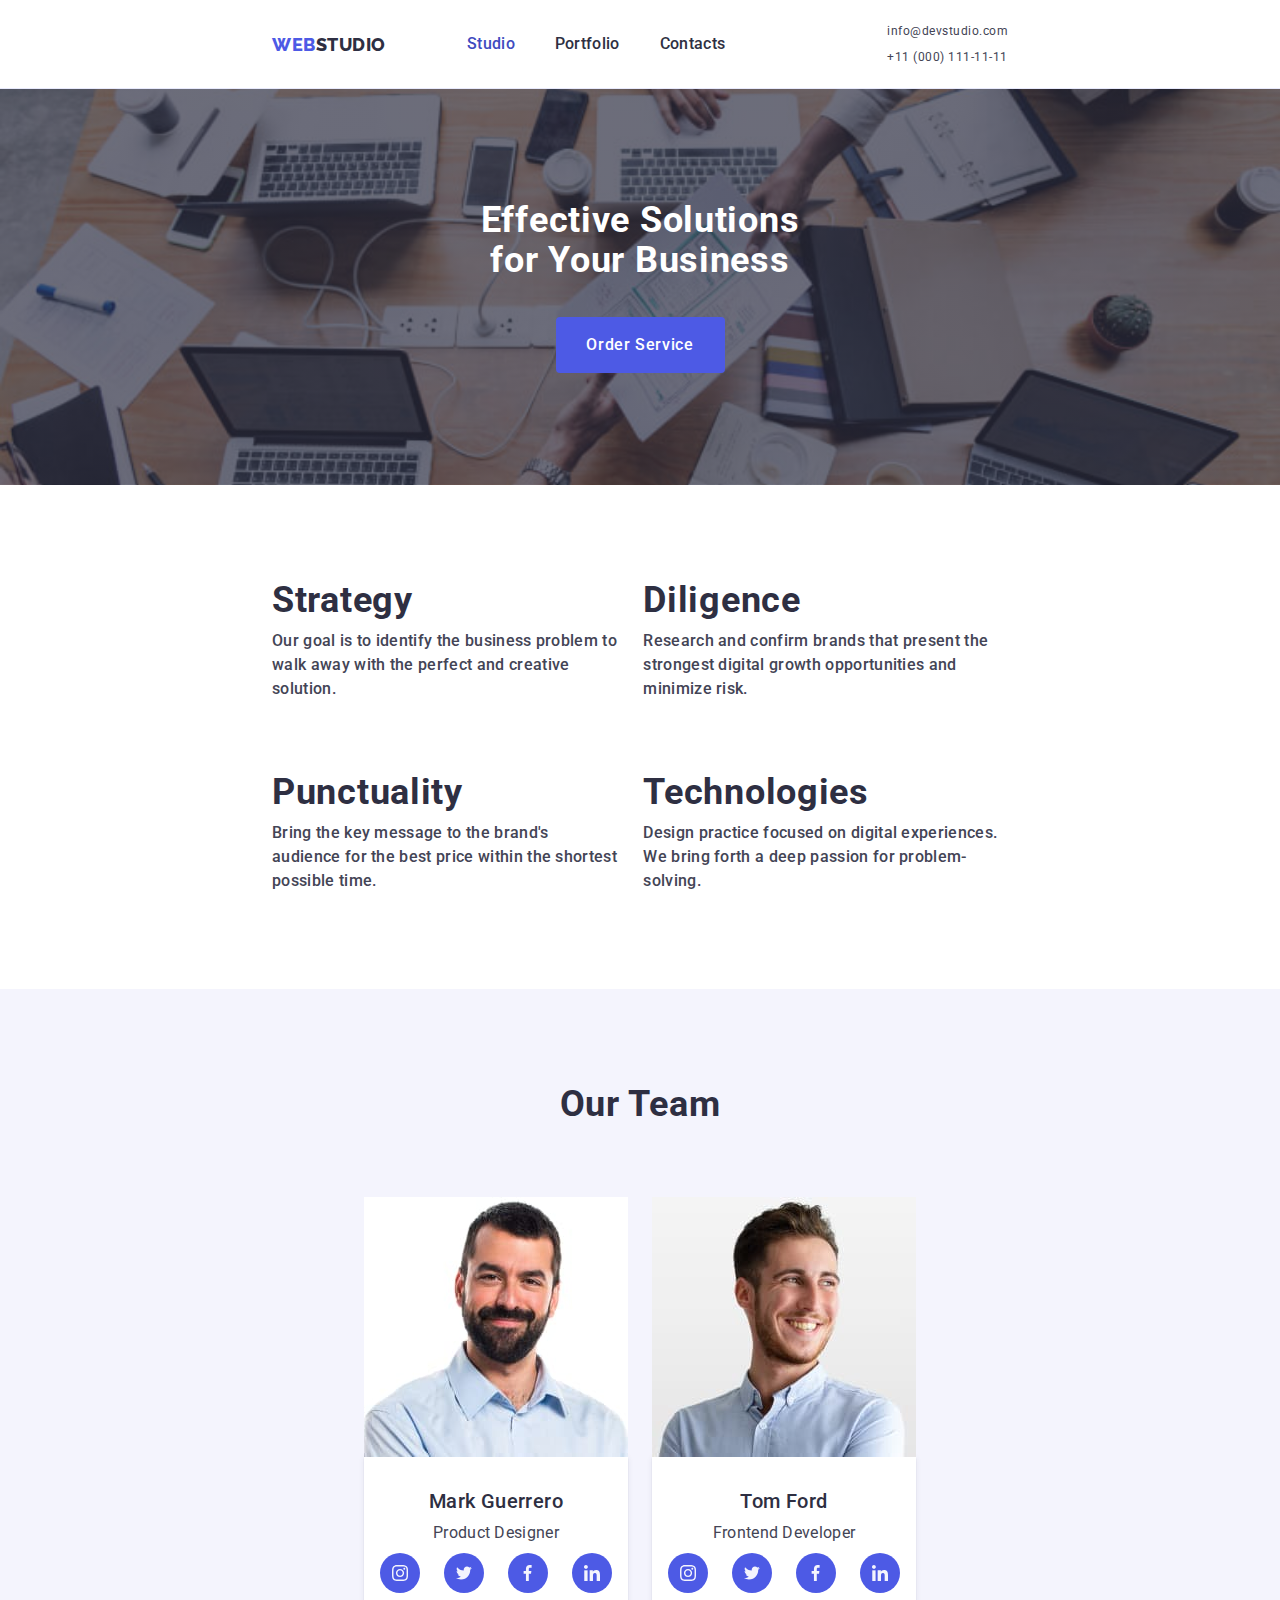
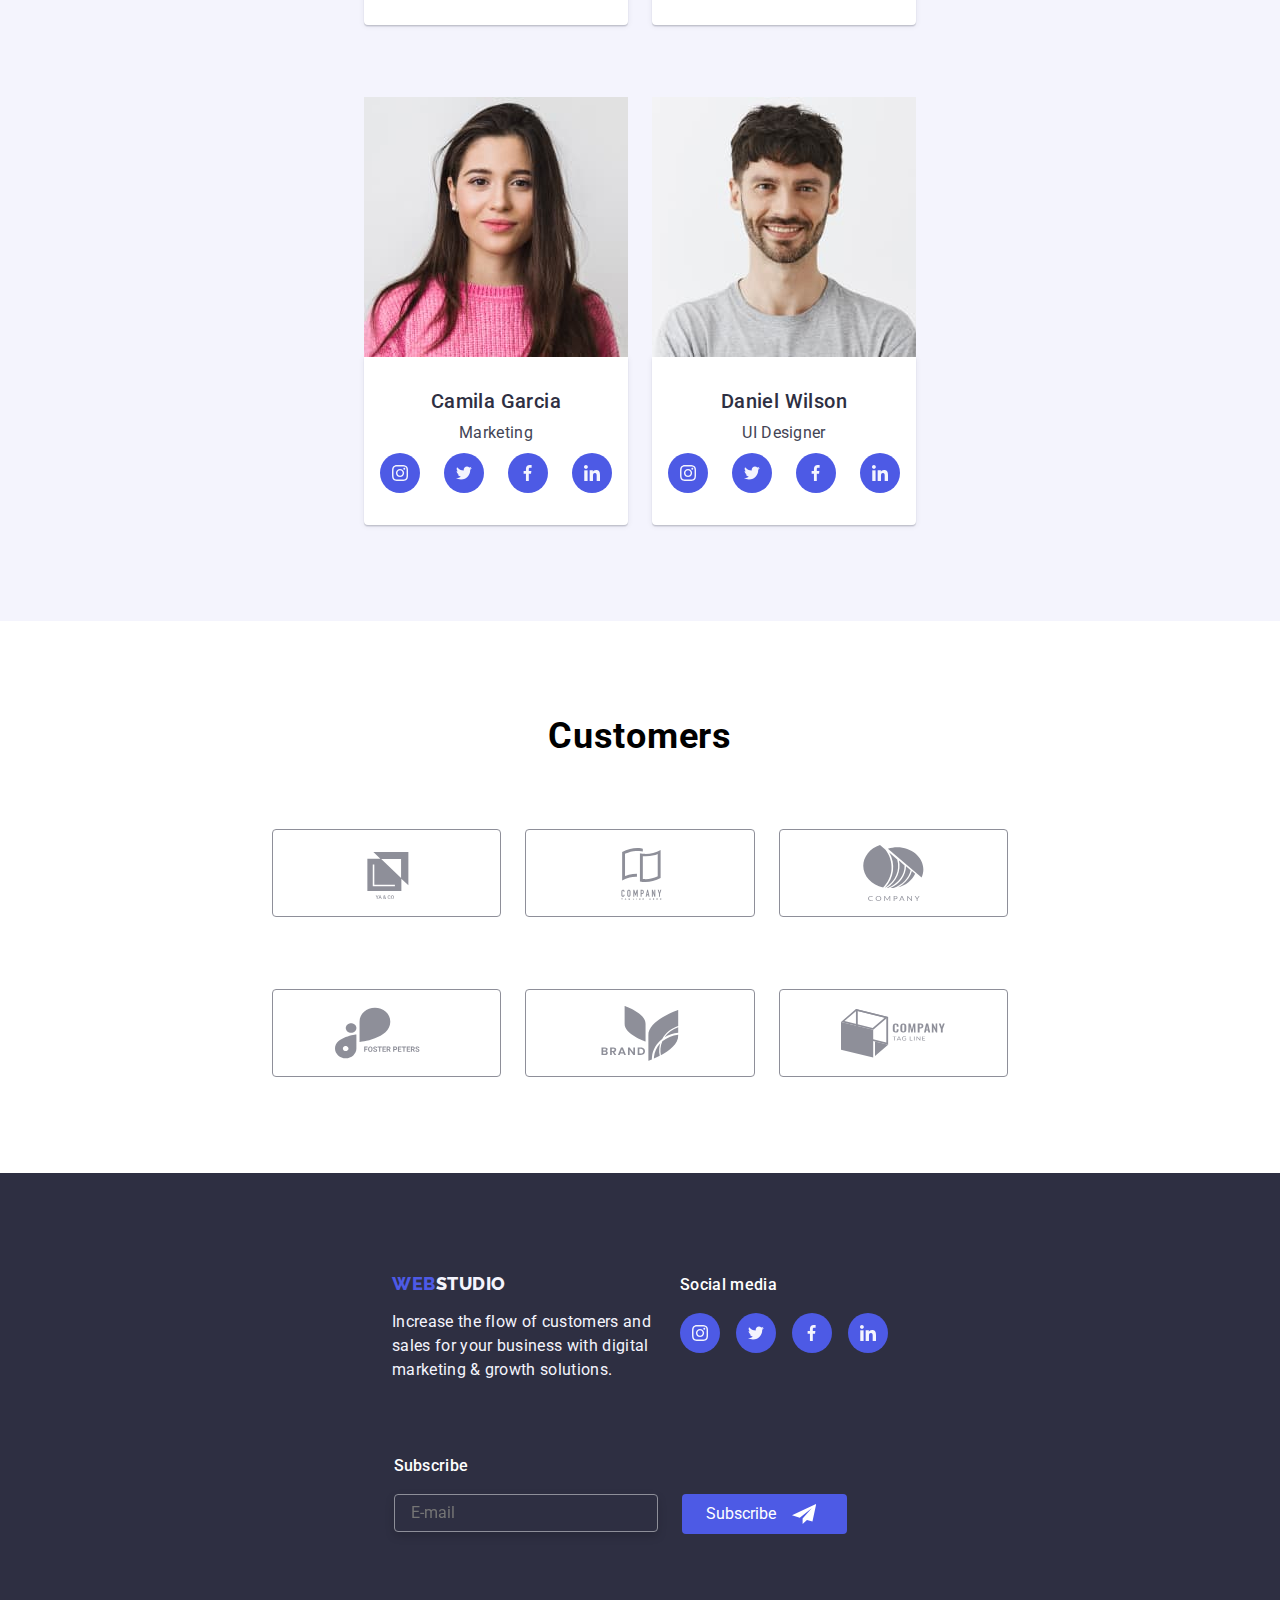
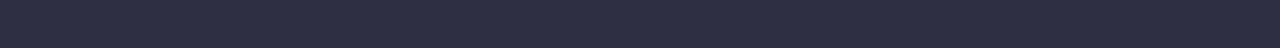
==== commit 2bd687bb: "99" ====
--- a/index.html
+++ b/index.html
@@ -9,7 +9,7 @@
         href="https://fonts.googleapis.com/css2?family=Raleway:wght@800&family=Roboto:wght@400;500;700;900&display=swap"
         rel="stylesheet" />
     <link rel="stylesheet" href="https://cdn.jsdelivr.net/npm/modern-normalize@1.1.0/modern-normalize.min.css" />
-    <link href="./dist/styles.css" rel="stylesheet" />
+    <link href="./css/styles.css" rel="stylesheet" />
     <title>Web Studio</title>
 </head>
 
--- a/css/styles.css
+++ b/css/styles.css
@@ -0,0 +1,1203 @@
+html {
+  font-size: 100%;
+}
+
+body {
+  padding: 0;
+  font-family: "Roboto", sans-serif;
+}
+
+*,
+::before,
+::after {
+  margin: 0;
+  padding: 0;
+  border: 0;
+}
+
+ul {
+  list-style: none;
+}
+
+address {
+  font-style: normal;
+}
+
+img {
+  display: block;
+  width: 100%;
+  height: auto;
+}
+
+@media screen and (min-width: 320px) {
+  body {
+    overflow-x: hidden;
+  }
+}
+a,
+a:visited,
+a:active {
+  text-decoration: none;
+}
+
+:root {
+  --main-color: #4d5ae5;
+  --white-color: #ffffff;
+  --text-color: #2e2f42;
+  --text-color-two: #434455;
+  --background-color: #f4f4fd;
+  --hover-focus-one: #404bbf;
+}
+
+@media screen and (max-width: 767px) {
+  .header__menu {
+    display: none;
+  }
+  .address {
+    display: none;
+  }
+  .header__burger-button {
+    padding: 0;
+    background-color: transparent;
+    border: none;
+    line-height: 0;
+  }
+  .header__burger-svg {
+    stroke: black;
+  }
+}
+.header__container {
+  display: flex;
+  align-items: center;
+  justify-content: space-between;
+}
+
+.header {
+  padding: 1.5rem 0;
+  border-bottom: 1px solid #e7e9fc;
+  box-shadow: 0px 2px 1px rgba(46, 47, 66, 0.08), 0px 1px 1px rgba(46, 47, 66, 0.16), 0px 1px 6px rgba(46, 47, 66, 0.08);
+}
+
+.header__logo-link {
+  font-family: "Raleway", sans-serif;
+  font-style: normal;
+  font-weight: 800;
+  font-size: 18px;
+  line-height: 1.17;
+  color: var(--main-color);
+  letter-spacing: 0.03em;
+  text-transform: uppercase;
+}
+
+.header__logo-span {
+  color: var(--text-color);
+}
+
+@media screen and (min-width: 768px) {
+  .header__burger-button {
+    display: none;
+  }
+  .header__menu-list {
+    display: flex;
+    align-items: center;
+    gap: 2.5rem;
+  }
+  .address__link {
+    display: block;
+  }
+  .address__item:not(:last-child) {
+    margin-bottom: 0.75rem;
+  }
+  .header__link {
+    font-family: "Roboto";
+    font-style: normal;
+    font-weight: 500;
+    font-size: 1rem;
+    line-height: 150%;
+    letter-spacing: 0.02em;
+    color: var(--text-color);
+  }
+  .active-color {
+    color: var(--hover-focus-one);
+  }
+  .address__link {
+    font-weight: 400;
+    font-size: 12px;
+    line-height: 117%;
+    letter-spacing: 0.04em;
+    color: var(--text-color-two);
+  }
+}
+@media screen and (min-width: 1440px) {
+  .address__list {
+    display: flex;
+    gap: 2.5rem;
+  }
+  .address__list .address__item {
+    margin-bottom: 0;
+  }
+  .header__container {
+    justify-content: space-evenly;
+  }
+  .address__link {
+    font-weight: 400;
+    font-size: 16px;
+    line-height: 1.5;
+    letter-spacing: 0.02em;
+  }
+}
+.container {
+  padding: 0 1rem;
+  margin-left: auto;
+  margin-right: auto;
+}
+
+@media screen and (min-width: 428px) {
+  .container {
+    width: 428px;
+  }
+}
+@media screen and (min-width: 768px) {
+  .container {
+    width: 768px;
+  }
+}
+@media screen and (min-width: 1440px) {
+  .container {
+    width: 1440px;
+  }
+}
+/* @media screen and (max-width: 768px) {
+  .mobile-menu__close-svg {
+    fill: var(--hover-focus-one);
+  }
+  .mobile-menu__close-btn:hover > .mobile-menu__close-svg {
+    fill: var(--white-color);
+  }
+  .mobile-menu__close-btn:focus > .mobile-menu__close-svg {
+    fill: var(--white-color);
+  }
+
+  .mobile-menu__close-btn:hover,
+  .mobile-menu__close-btn:focus {
+    border-color: var(--hover-focus-one);
+    background-color: var(--hover-focus-one);
+  }
+
+  .mobile-menu {
+    position: fixed;
+    width: 100%;
+    height: 100%;
+    max-height: 796px;
+    z-index: 1000;
+    top: 0;
+    left: 0;
+    background-color: var(--white-color);
+    transition: opacity 250ms cubic-bezier(0.4, 0, 0.2, 1),
+      visibility 250ms cubic-bezier(0.4, 0, 0.2, 1);
+
+    opacity: 0;
+    visibility: hidden;
+    pointer-events: none;
+  }
+  .mobile-menu.is-open {
+    opacity: 1;
+    visibility: visible;
+    pointer-events: auto;
+  }
+  .mobile-menu__container {
+    position: relative;
+    padding-left: 2.5rem;
+    padding-top: 5rem;
+  }
+  .mobile-menu__close-btn {
+    position: absolute;
+    width: 1.5rem;
+    height: 1.5rem;
+    top: 1.5rem;
+    right: 1.5rem;
+    border-color: transparent;
+    border: 1px solid #e7e9fc;
+    padding: 0;
+    border-radius: 50%;
+    display: flex;
+    justify-content: center;
+    align-items: center;
+    transition: background-color 250ms cubic-bezier(0.4, 0, 0.2, 1),
+      fill 250ms cubic-bezier(0.4, 0, 0.2, 1);
+  }
+  .mobile-menu__link {
+    font-style: normal;
+    font-weight: 700;
+    font-size: 36px;
+    line-height: 111%;
+    letter-spacing: 0.02em;
+    text-transform: capitalize;
+    color: var(----text-color);
+  }
+  .color {
+    color: var(--hover-focus-one);
+  }
+  .mobile-menu__phone-link {
+    font-style: normal;
+    font-weight: 700;
+    font-size: 36px;
+    line-height: 111%;
+    letter-spacing: 0.02em;
+    text-transform: capitalize;
+    color: var(--main-color);
+  }
+  .mobile-menu__phone-item {
+    margin-bottom: 2.5rem;
+  }
+  .mobile-menu__email-link {
+    font-family: 'Roboto';
+    font-style: normal;
+    font-weight: 500;
+    font-size: 20px;
+    line-height: 120%;
+    letter-spacing: 0.02em;
+    color: var(----text-color-two);
+  }
+  .mobile-menu__list {
+    display: flex;
+    flex-direction: column;
+    gap: 2.5rem;
+    margin-bottom: auto;
+  }
+  .mobile-menu__contacts-list {
+    margin-bottom: 3rem;
+  }
+} */
+@media screen and (max-width: 768px) {
+  .mobile-menu.is-open {
+    pointer-events: initial;
+    opacity: 1;
+    visibility: visible;
+    overflow: auto;
+    transform: translateX(0);
+  }
+  .mobile-menu {
+    position: fixed;
+    top: 0;
+    left: 0;
+    width: 100%;
+    height: 100%;
+    background-color: white;
+    display: flex;
+    flex-direction: column;
+    padding-top: 80px;
+    padding-left: 40px;
+    transition: transform 250ms cubic-bezier(0.4, 0, 0.2, 1), opacity 250ms cubic-bezier(0.4, 0, 0.2, 1), visibility 250ms cubic-bezier(0.4, 0, 0.2, 1);
+  }
+  .mobile-menu__close-btn {
+    width: 1.5rem;
+    height: 1.5rem;
+    margin-left: auto;
+    margin-bottom: 1.5rem;
+    border-radius: 50%;
+    display: flex;
+    justify-content: center;
+    align-items: center;
+    background-color: #e7e9fc;
+    border: 1px solid rgba(0, 0, 0, 0.1);
+    transition: background-color 250ms cubic-bezier(0.4, 0, 0.2, 1), fill 250ms cubic-bezier(0.4, 0, 0.2, 1);
+    position: absolute;
+    top: 24px;
+    right: 24px;
+  }
+  .mobile-menu__close-svg {
+    fill: var(--text-color);
+  }
+  .mobile-menu__list {
+    font-weight: 700;
+    font-size: 2.25rem;
+    line-height: 1.12;
+    letter-spacing: 0.02em;
+    fill: var(--text-color);
+  }
+  .mobile-menu__item:not(:last-child) {
+    margin-bottom: 40px;
+  }
+  .mobile-menu__address {
+    margin-top: auto;
+    font-style: normal;
+    line-height: 1.12;
+    letter-spacing: 0.02em;
+  }
+  .mobile-menu__link {
+    color: var(--text-color-two);
+  }
+  .mobile-menu__phone-link {
+    font-weight: 700;
+    font-size: 2.25rem;
+    line-height: 1.11;
+    letter-spacing: 0.02em;
+    text-transform: capitalize;
+    color: var(--main-color);
+  }
+  .mobile-menu__email-link {
+    display: block;
+    font-size: 1.25rem;
+    font-weight: 500;
+    font-size: 1.25rem;
+    line-height: 1.2;
+    letter-spacing: 0.02em;
+    color: var(--text-color-two);
+  }
+  .mobile-menu__email-item {
+    margin-top: 40px;
+  }
+  .mobile-menu .social__list {
+    justify-content: space-between;
+    gap: 0;
+    margin-top: 3rem;
+    margin-bottom: 2.5rem;
+  }
+}
+@media screen and (min-width: 768px) {
+  .mobile-menu {
+    display: none;
+  }
+}
+@media screen and (max-width: 767px) {
+  .social__list {
+    gap: 3.5rem;
+  }
+}
+.social__list {
+  display: flex;
+  justify-content: center;
+}
+
+.social__item {
+  width: 40px;
+  height: 40px;
+}
+
+.social__link {
+  width: 100%;
+  height: 100%;
+  background-color: #4d5ae5;
+  border-radius: 50%;
+  display: flex;
+  align-items: center;
+  justify-content: center;
+  transition: background-color 250ms cubic-bezier(0.4, 0, 0.2, 1), color 250ms cubic-bezier(0.4, 0, 0.2, 1);
+}
+
+.social__item:hover > .social__link {
+  background-color: var(--hover-focus-one);
+}
+
+.social__svg {
+  fill: #f4f4fd;
+}
+
+@media screen and (min-width: 768px) {
+  .social__list {
+    gap: 1.5rem;
+  }
+}
+section.hero {
+  background-color: var(--title-text-color);
+}
+
+.hero {
+  padding-top: 7rem;
+  padding-bottom: 7rem;
+  max-width: 1440px;
+  background-repeat: no-repeat;
+  background-position: center;
+  background-size: cover;
+  margin-left: auto;
+  margin-right: auto;
+}
+
+.hero__title {
+  margin-left: auto;
+  margin-right: auto;
+  margin-bottom: 4.5rem;
+  max-width: 320px;
+  font-weight: 700;
+  font-size: 2.25rem;
+  line-height: 1.11;
+  letter-spacing: 0.02em;
+  color: var(--white-color);
+  text-align: center;
+}
+
+.hero {
+  background-image: linear-gradient(rgba(46, 47, 66, 0.7), rgba(46, 47, 66, 0.7)), url(../images/hero/hero-mobile.jpg);
+}
+
+.hero__btn {
+  border-radius: 4px;
+  margin-left: auto;
+  margin-right: auto;
+  min-width: 169px;
+  height: 56px;
+  border: none;
+  font-weight: 500;
+  font-size: 16px;
+  line-height: 1.5;
+  letter-spacing: 0.04em;
+  color: var(--white-color);
+  background-color: var(--main-color);
+  transition: background-color 250ms cubic-bezier(0.4, 0, 0.2, 1);
+  display: block;
+}
+.hero__btn:hover {
+  background-color: var(--hover-focus-one);
+}
+
+@media screen and (-webkit-min-device-pixel-ratio: 2), screen and (min-resolution: 2dppx) {
+  .hero {
+    background-image: linear-gradient(rgba(46, 47, 66, 0.7), rgba(46, 47, 66, 0.7)), url(../images/hero/hero-mobile@2x.jpg);
+  }
+}
+@media screen and (min-width: 768px) {
+  .hero {
+    background-image: linear-gradient(rgba(46, 47, 66, 0.7), rgba(46, 47, 66, 0.7)), url(../images/hero/hero-tablet.jpg);
+  }
+}
+@media screen and (min-width: 768px) and (-webkit-min-device-pixel-ratio: 2), screen and (min-width: 768px) and (min-resolution: 2dppx) {
+  .hero {
+    background-image: linear-gradient(rgba(46, 47, 66, 0.7), rgba(46, 47, 66, 0.7)), url(../images/hero/hero-tablet@2x.jpg);
+  }
+}
+@media screen and (min-width: 768px) {
+  .hero__title {
+    margin-bottom: 2.25rem;
+  }
+}
+@media screen and (min-width: 1440px) {
+  .hero {
+    background-image: linear-gradient(rgba(46, 47, 66, 0.7), rgba(46, 47, 66, 0.7)), url(../images/hero/hero-desktop.jpg);
+  }
+}
+@media screen and (min-width: 1440px) and (-webkit-min-device-pixel-ratio: 2), screen and (min-width: 1440px) and (min-resolution: 2dppx) {
+  .hero {
+    background-image: linear-gradient(rgba(46, 47, 66, 0.7), rgba(46, 47, 66, 0.7)), url(../images/hero/hero-desktop@2x.jpg);
+  }
+}
+@media screen and (min-width: 1440px) {
+  .hero__title {
+    margin-bottom: 3rem;
+  }
+}
+.backdrop {
+  top: 0;
+  left: 0;
+  position: fixed;
+  z-index: inherit;
+  width: 100%;
+  height: 100%;
+  background-color: rgba(0, 0, 0, 0.5);
+  opacity: 1;
+  transition: opacity 250ms cubic-bezier(0.4, 0, 0.2, 1), transform 250ms cubic-bezier(0.4, 0, 0.2, 1), visibility 250ms cubic-bezier(0.4, 0, 0.2, 1);
+}
+
+.modal {
+  position: absolute;
+  top: 50%;
+  left: 50%;
+  transform: translate(-50%, -50%);
+  width: 392px;
+  height: 584px;
+  background-color: #fcfcfc;
+  padding: 70px 24px;
+  border-radius: 4px;
+  box-shadow: 0px 1px 1px rgba(0, 0, 0, 0.14), 0px 1px 3px rgba(0, 0, 0, 0.12), 0px 2px 1px rgba(0, 0, 0, 0.2);
+  opacity: 1;
+  transition: transform 250ms cubic-bezier(0.4, 0, 0.2, 1), opacity 250ms cubic-bezier(0.4, 0, 0.2, 1);
+}
+
+@media screen and (min-width: 768px) {
+  .modal {
+    width: 408px;
+  }
+}
+.modal__form {
+  display: flex;
+  flex-direction: column;
+}
+
+.modal__label {
+  margin-bottom: 0.25rem;
+  display: block;
+  font-weight: 400;
+  font-size: 0.75rem;
+  line-height: 1.7;
+  letter-spacing: 0.01em;
+  color: #8e8f99;
+}
+
+.modal__comment {
+  margin-bottom: 1rem;
+}
+
+.modal__input {
+  width: 100%;
+  height: 40px;
+  border: 1px solid rgba(46, 47, 66, 0.4);
+  border-radius: 4px;
+  padding-left: 38px;
+  transition: border-color 250ms cubic-bezier(0.4, 0, 0.2, 1);
+}
+
+.modal__input:focus,
+.modal__textarea:focus {
+  border-color: var(--main-color);
+  outline: none;
+}
+
+.modal__input-svg-wrapper {
+  position: relative;
+  display: block;
+}
+
+.modal__input-svg {
+  position: absolute;
+  display: block;
+  width: 13px;
+  height: 13px;
+  fill: var(--text-color);
+  top: 50%;
+  left: 19px;
+  transform: translate(0, -50%);
+  transition: fill 250ms cubic-bezier(0.4, 0, 0.2, 1);
+}
+
+.modal__textarea {
+  width: 100%;
+  height: 7.5rem;
+  resize: none;
+  border: 1px solid rgba(46, 47, 66, 0.4);
+  border-radius: 4px;
+  transition: fill 250ms cubic-bezier(0.4, 0, 0.2, 1);
+  padding: 8px 16px;
+}
+
+.modal__input:focus + .modal__input-svg {
+  fill: var(--main-color);
+}
+
+.modal__label.modal__label-span {
+  display: block;
+  margin-bottom: 0.25rem;
+  font-style: normal;
+  font-weight: 400;
+  font-size: 0.75rem;
+  line-height: 0.875rem;
+  letter-spacing: 0.01em;
+  color: #8e8f99;
+}
+
+.modal__close-btn {
+  background-color: #e7e9fc;
+  border-color: transparent;
+  border: 1px solid rgba(0, 0, 0, 0.1);
+  padding: 0;
+  border-radius: 50%;
+  width: 24px;
+  height: 24px;
+  display: flex;
+  justify-content: center;
+  align-items: center;
+  position: absolute;
+  top: 10px;
+  right: 10px;
+  transition: background-color 250ms cubic-bezier(0.4, 0, 0.2, 1), fill 250ms cubic-bezier(0.4, 0, 0.2, 1);
+}
+
+.modal__textarea::-moz-placeholder {
+  color: #abacb3;
+  font-style: normal;
+  font-weight: 400;
+  font-size: 0.75rem;
+  line-height: 0.875rem;
+}
+
+.modal__textarea::placeholder {
+  color: #abacb3;
+  font-style: normal;
+  font-weight: 400;
+  font-size: 0.75rem;
+  line-height: 0.875rem;
+}
+
+.modal .modal__close-btn:hover,
+.modal .modal__close-btn:focus {
+  border-color: var(--hover-focus-one);
+  background-color: var(--hover-focus-one);
+}
+
+.modal__close-svg {
+  fill: var(--text-color);
+}
+
+.modal__close-btn:focus > .modal__close-svg {
+  fill: var(--white-color);
+}
+
+.modal__close-btn:hover > .modal__close-svg {
+  fill: var(--white-color);
+}
+
+.backdrop.is-hidden {
+  opacity: 0;
+  visibility: hidden;
+  pointer-events: none;
+}
+
+/* --------checkbox------- */
+.visually-hidden {
+  position: absolute;
+  width: 1px;
+  height: 1px;
+  margin: -1px;
+  padding: 0;
+  overflow: hidden;
+  border: 0;
+  clip: rect(0 0 0 0);
+}
+
+.modal__checkbox-icon-box {
+  display: block;
+  width: 16px;
+  height: 16px;
+  border: 1px solid rgba(46, 47, 66, 0.4);
+  border-radius: 2px;
+  cursor: pointer;
+  transition: border 250ms cubic-bezier(0.4, 0, 0.2, 1), background-color 250ms cubic-bezier(0.4, 0, 0.2, 1);
+}
+
+.modal__checkbox-icon-svg {
+  opacity: 0;
+  fill: var(--hover-focus-one);
+  transition: opacity 250ms cubic-bezier(0.4, 0, 0.2, 1);
+}
+
+.modal__checkbox-input:checked + .modal__checkbox-icon-box {
+  border: transparent;
+  background-color: var(--hover-focus-one);
+}
+
+.modal__checkbox-input + .modal__checkbox-icon-box > .modal__checkbox-icon-svg {
+  opacity: 1;
+}
+
+.modal__link {
+  text-decoration-line: underline;
+  color: var(--main-color);
+}
+
+.modal__send-button {
+  display: block;
+  min-width: 10.5625rem;
+  margin-left: auto;
+  margin-right: auto;
+  padding: 1rem 2rem;
+  box-shadow: 0px 4px 4px rgba(0, 0, 0, 0.15);
+  border-radius: 4px;
+  background-color: var(--main-color);
+  color: var(--white-color);
+  border: none;
+}
+
+.modal__checkbox-label {
+  display: flex;
+  gap: 0.5rem;
+  font-weight: 400;
+  font-size: 0.75rem;
+  line-height: 1.17;
+  letter-spacing: 0.04em;
+  color: #8e8f99;
+  margin-bottom: 1.5rem;
+}
+
+.modal__title {
+  display: block;
+  margin-bottom: 1rem;
+  font-size: 1rem;
+  color: var(--text-color);
+  text-align: center;
+}
+
+.section-padding {
+  padding: 6rem 0;
+}
+
+.advantages__icon {
+  display: none;
+}
+
+.flex {
+  display: flex;
+  flex-direction: column;
+  gap: 72px;
+}
+
+.advantages__list {
+  display: flex;
+  flex-direction: column;
+  gap: 72px;
+}
+
+.advantages__title {
+  font-style: normal;
+  font-weight: 700;
+  font-size: 2.25rem;
+  line-height: 1.11;
+  letter-spacing: 0.02em;
+  text-transform: capitalize;
+  color: var(--text-color);
+  margin-bottom: 0.5rem;
+}
+
+.advantages__subtitle {
+  font-style: normal;
+  font-weight: 500;
+  font-size: 1rem;
+  line-height: 1.5;
+  letter-spacing: 0.02em;
+  color: var(--text-color-two);
+}
+
+@media screen and (min-width: 768px) {
+  .advantages__list {
+    flex-direction: row;
+    gap: 24px;
+  }
+}
+@media screen and (min-width: 1440px) {
+  .flex {
+    flex-direction: row;
+  }
+  .advantages__icon {
+    display: flex;
+    align-items: center;
+    justify-content: center;
+    height: 112px;
+    background-color: var(--background-color);
+    border-radius: 4px;
+    margin-bottom: 8px;
+  }
+}
+.what-are-we {
+  display: none;
+}
+
+@media screen and (min-width: 1440px) {
+  .what-are-we {
+    display: block;
+    padding-bottom: 120px;
+  }
+  .what-are-we__list {
+    display: flex;
+    gap: 24px;
+  }
+}
+.what-are-we__title {
+  margin-bottom: 72px;
+  font-weight: 700;
+  font-size: 36px;
+  line-height: 1.11;
+  text-align: center;
+  letter-spacing: 0.02em;
+  text-transform: capitalize;
+  color: var(--text-color);
+}
+
+.what-are-we__item {
+  width: calc((100% - 48px) / 3);
+}
+
+.team {
+  background-color: var(--background-color);
+}
+
+.team__title {
+  font-style: normal;
+  font-weight: 700;
+  font-size: 2.25rem;
+  line-height: 1.11;
+  text-align: center;
+  letter-spacing: 0.02em;
+  text-transform: capitalize;
+  color: var(--text-color);
+  margin-bottom: 4.5rem;
+}
+
+.team__worker-name {
+  font-style: normal;
+  font-weight: 500;
+  font-size: 1.25rem;
+  line-height: 1.2;
+  text-align: center;
+  letter-spacing: 0.02em;
+  color: var(--text-color);
+  margin-bottom: 0.5rem;
+}
+
+.team__worker-specialization {
+  font-style: normal;
+  font-weight: 400;
+  font-size: 1rem;
+  line-height: 1.5;
+  text-align: center;
+  letter-spacing: 0.02em;
+  color: var(--text-color-two);
+  margin-bottom: 0.5rem;
+}
+
+.team__list {
+  display: flex;
+  flex-wrap: wrap;
+  gap: 72px 24px;
+  justify-content: center;
+}
+
+.social__list.social__list-type-two {
+  gap: 1.5rem;
+}
+
+.team__wrapper {
+  border-radius: 0px 0px 4px 4px;
+  padding: 2rem 0;
+  background: var(--white-color);
+  box-shadow: 0px 1px 6px rgba(46, 47, 66, 0.08), 0px 1px 1px rgba(46, 47, 66, 0.16), 0px 2px 1px rgba(46, 47, 66, 0.08);
+  border-radius: 0px 0px 4px 4px;
+}
+
+.customers__title {
+  font-style: normal;
+  font-weight: 700;
+  font-size: 36px;
+  line-height: 1.11;
+  text-align: center;
+  letter-spacing: 0.02em;
+  text-transform: capitalize;
+  margin-bottom: 4.5rem;
+}
+
+.customers__list {
+  display: flex;
+  flex-wrap: wrap;
+  gap: 72px 16px;
+  justify-content: center;
+  align-items: center;
+}
+
+.customers__item {
+  width: calc((100% - 16px) / 2);
+  height: 88px;
+}
+
+.customers__link {
+  width: 100%;
+  height: 100%;
+  border: 1px solid #8e8f99;
+  border-radius: 4px;
+  display: flex;
+  align-items: center;
+  justify-content: center;
+  color: #afb1b8;
+  transition: border 250ms cubic-bezier(0.4, 0, 0.2, 1), fill 250ms cubic-bezier(0.4, 0, 0.2, 1);
+}
+
+.customers__svg {
+  fill: #8e8f99;
+  transition: fill 250ms cubic-bezier(0.4, 0, 0.2, 1);
+}
+
+.customers__link:hover {
+  border-color: var(--hover-focus-one);
+}
+.customers__link:focus {
+  border-color: var(--hover-focus-one);
+}
+
+.customers__link:hover > .customers__svg {
+  fill: #404bbf;
+}
+
+.customers__link:focus > .customers__svg {
+  fill: #404bbf;
+}
+
+@media screen and (min-width: 768px) {
+  .customers__list {
+    gap: 72px 24px;
+  }
+  .customers__item {
+    width: calc((100% - 48px) / 3);
+  }
+}
+@media screen and (min-width: 1440px) {
+  .customers__item {
+    width: calc((100% - 120px) / 6);
+  }
+}
+.footer {
+  background-color: var(--text-color);
+  padding: 100px 0;
+}
+
+.footer__container {
+  display: flex;
+  justify-content: center;
+  flex-wrap: wrap;
+  gap: 72px 24px;
+}
+
+.footer__link-logo {
+  font-family: "Raleway", sans-serif;
+  font-weight: 800;
+  font-size: 18px;
+  line-height: 1.17;
+  letter-spacing: 0.03em;
+  text-transform: uppercase;
+  color: var(--main-color);
+  margin-bottom: 16px;
+  display: block;
+  text-align: center;
+}
+
+.footer__logo-span {
+  color: var(--background-color);
+}
+
+.footer__p {
+  font-weight: 400;
+  font-size: 16px;
+  line-height: 1.5;
+  letter-spacing: 0.02em;
+  color: var(--background-color);
+  max-width: 264px;
+}
+
+.social__list.social__list-type-three {
+  gap: 1rem;
+}
+
+.footer__title {
+  font-weight: 500;
+  font-size: 16px;
+  line-height: 1.5;
+  letter-spacing: 0.02em;
+  color: var(--white-color);
+  margin-bottom: 16px;
+  text-align: center;
+}
+
+.footer__input {
+  width: 100%;
+  height: 38px;
+  margin-bottom: 16px;
+  border: 1px solid #8e8f99;
+  border-radius: 4px;
+  background-color: var(--text-color);
+  transition: 250ms cubic-bezier(0.4, 0, 0.2, 1);
+  padding-left: 16px;
+  color: white;
+  filter: drop-shadow(0px 4px 4px rgba(0, 0, 0, 0.15));
+}
+
+.footer-input::-moz-placeholder {
+  color: white;
+}
+
+.footer-input::placeholder {
+  color: white;
+}
+
+.footer__subscribe-btn {
+  padding: 8px 24px;
+  display: flex;
+  align-items: center;
+  gap: 16px;
+  background-color: var(--main-color);
+  color: white;
+  border-radius: 4px;
+  border: none;
+  margin: 0 auto;
+}
+
+.social__list-type-three > .social__item:hover > .social__link {
+  background-color: #31d0aa;
+}
+
+.footer__wrapper-two {
+  width: 100%;
+}
+
+.footer__wrapper-three {
+  width: 100%;
+}
+
+@media screen and (min-width: 768px) {
+  .footer__container {
+    text-align: start;
+  }
+  .footer__wrapper-two {
+    margin: 0;
+    width: auto;
+  }
+  .footer__wrapper-three {
+    width: auto;
+    margin-left: -40px;
+  }
+  .footer__form {
+    display: flex;
+    gap: 24px;
+  }
+  .footer__title {
+    text-align: start;
+  }
+  .footer__link-logo {
+    text-align: start;
+  }
+  .footer__subscribe-btn {
+    min-width: 165px;
+    height: 40px;
+  }
+  .footer__input {
+    width: 264px;
+  }
+}
+@media screen and (min-width: 1440px) {
+  .footer__container {
+    flex-wrap: nowrap;
+    gap: 0;
+  }
+  .footer__wrapper-two {
+    margin-left: 120px;
+  }
+  .footer__wrapper-three {
+    margin-left: 80px;
+  }
+}
+.portfolio__category-btn {
+  font-weight: 500;
+  font-size: 1rem;
+  border: 1px solid #e7e9fc;
+  border-radius: 4px;
+  padding: 0.75rem 1.5rem;
+  background-color: #f4f4fd;
+  color: var(--main-color);
+  letter-spacing: 0.04em;
+  transition: background-color 250ms cubic-bezier(0.4, 0, 0.2, 1), color 250ms cubic-bezier(0.4, 0, 0.2, 1), border 250ms cubic-bezier(0.4, 0, 0.2, 1), box-shadow 250ms cubic-bezier(0.4, 0, 0.2, 1);
+  line-height: 1.5;
+}
+.portfolio__category-btn:hover {
+  background-color: var(--hover-focus-one);
+  color: white;
+}
+.portfolio__category-btn:focus {
+  background-color: var(--hover-focus-one);
+  color: white;
+}
+
+.portfolio__categories-list {
+  display: flex;
+  flex-wrap: wrap;
+  gap: 1.5rem;
+  margin-bottom: 48px;
+}
+
+.portfolio {
+  padding-top: 3rem;
+}
+
+.portfolio__gallery-list {
+  display: flex;
+  flex-wrap: wrap;
+  gap: 48px 24px;
+}
+
+.portfolio__card-item {
+  width: calc((100% - 48px) / 1);
+  transition: box-shadow 250ms cubic-bezier(0.4, 0, 0.2, 1);
+}
+
+.portfolio__overlay {
+  display: block;
+  position: relative;
+  overflow: hidden;
+}
+
+.portfolio__overlay-p {
+  color: var(--background-color);
+  font-size: 14px;
+  letter-spacing: 0.02em;
+}
+
+.portfolio__overlay-p-container {
+  content: "";
+  position: absolute;
+  left: 0;
+  top: 0;
+  padding-top: 40px;
+  padding-left: 32px;
+  padding-right: 32px;
+  background-color: #4d5ae5;
+  height: 100%;
+  width: 100%;
+  transform: translate(0, 100%);
+  transition: transform 250ms cubic-bezier(0.4, 0, 0.2, 1);
+}
+
+.portfolio__link {
+  display: block;
+}
+.portfolio__link:hover {
+  box-shadow: 0px 1px 6px rgba(46, 47, 66, 0.08), 0px 1px 1px rgba(46, 47, 66, 0.16), 0px 2px 1px rgba(46, 47, 66, 0.08);
+}
+.portfolio__link:focus {
+  box-shadow: 0px 1px 6px rgba(46, 47, 66, 0.08), 0px 1px 1px rgba(46, 47, 66, 0.16), 0px 2px 1px rgba(46, 47, 66, 0.08);
+}
+
+.portfolio__overlay:hover .portfolio__overlay-p-container {
+  transform: translate(0, 0);
+}
+
+.portfolio__card-content {
+  padding: 32px 16px;
+  border: 1px solid #e7e9fc;
+  border-top: none;
+  box-shadow: 0px 1px 6px rgba(46, 47, 66, 0.08);
+}
+
+.portfolio__card-description {
+  font-style: normal;
+  font-weight: 500;
+  font-size: 20px;
+  line-height: 1.2;
+  letter-spacing: 0.02em;
+  color: var(--text-color);
+}
+
+.portfolio__card-category {
+  font-weight: 400;
+  font-size: 16px;
+  line-height: 1.5;
+  letter-spacing: 0.02em;
+  color: var(--text-color-two);
+}
+
+.portfolio {
+  padding: 48px 0;
+}
+
+@media screen and (min-width: 768px) {
+  .portfolio__card-item {
+    width: calc((100% - 48px) / 2);
+  }
+}
+@media screen and (min-width: 1440px) {
+  .portfolio__card-item {
+    width: calc((100% - 48px) / 3);
+  }
+}/*# sourceMappingURL=styles.css.map */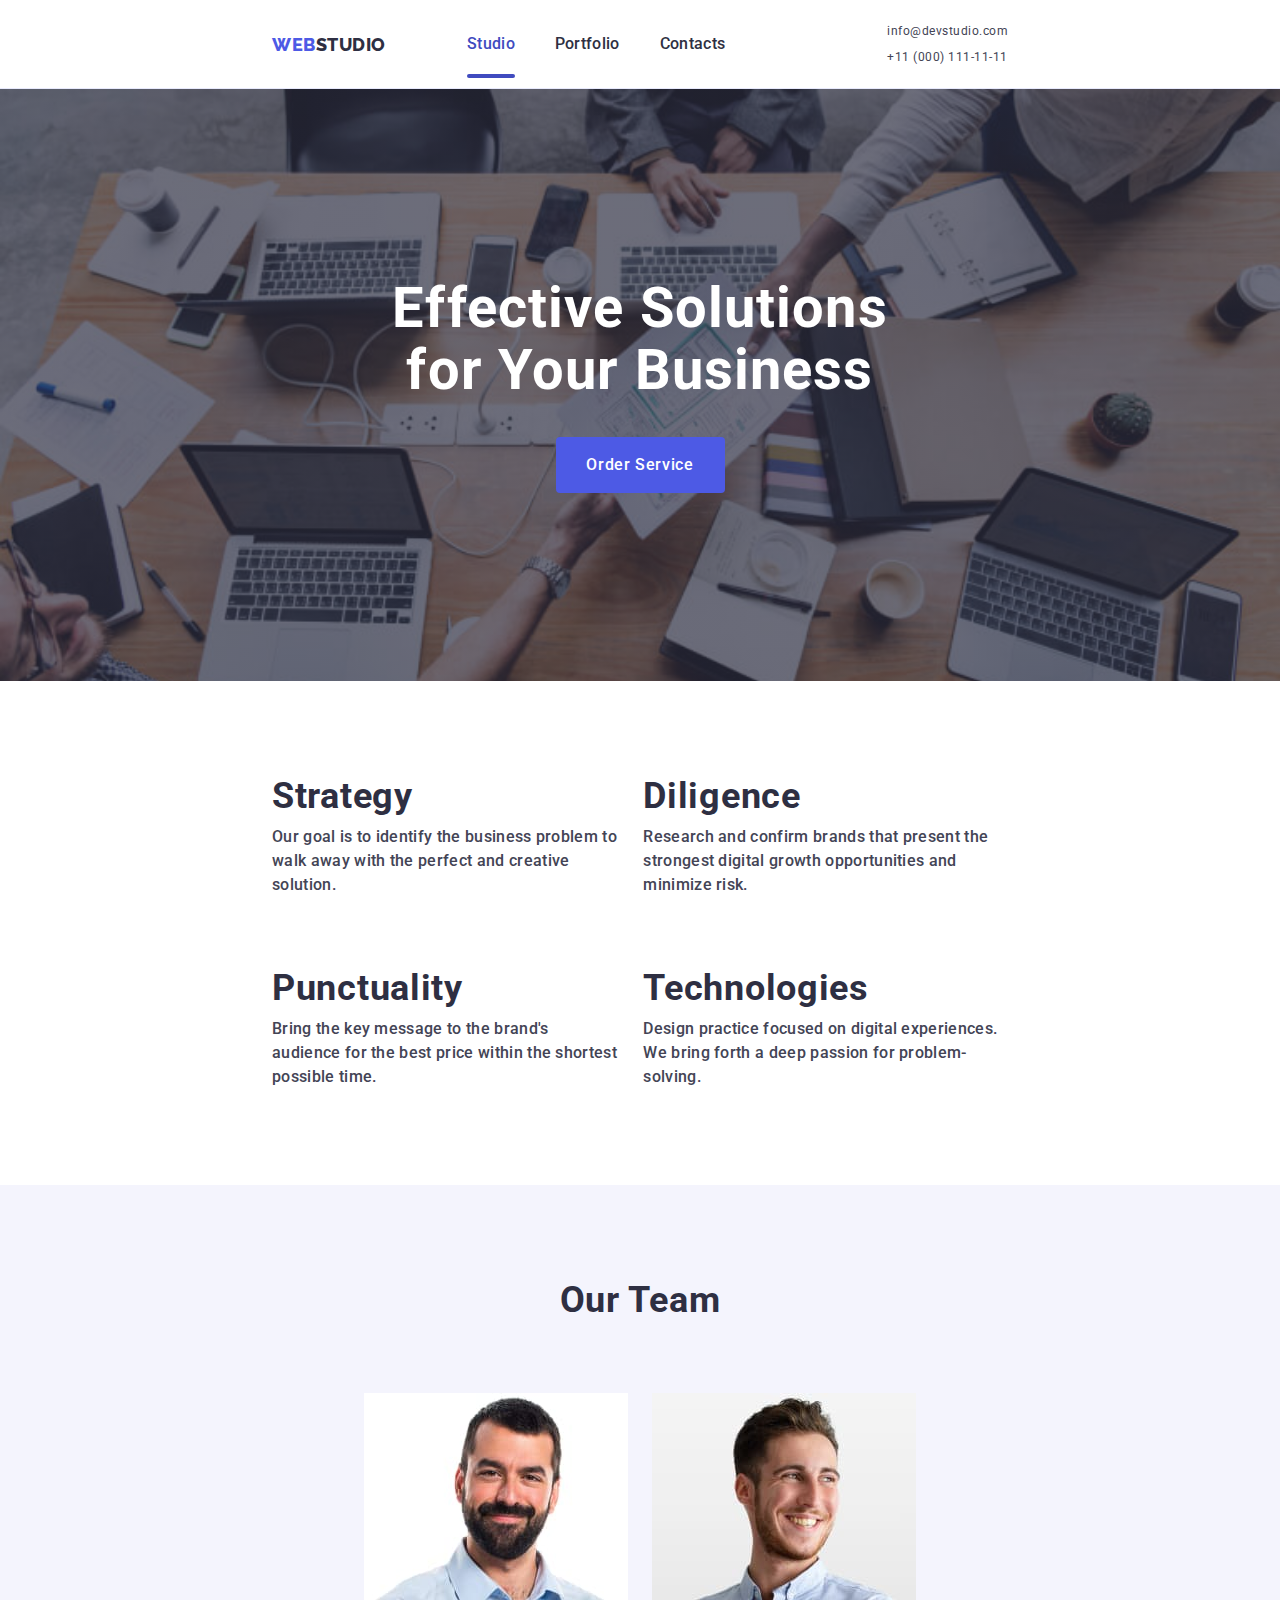
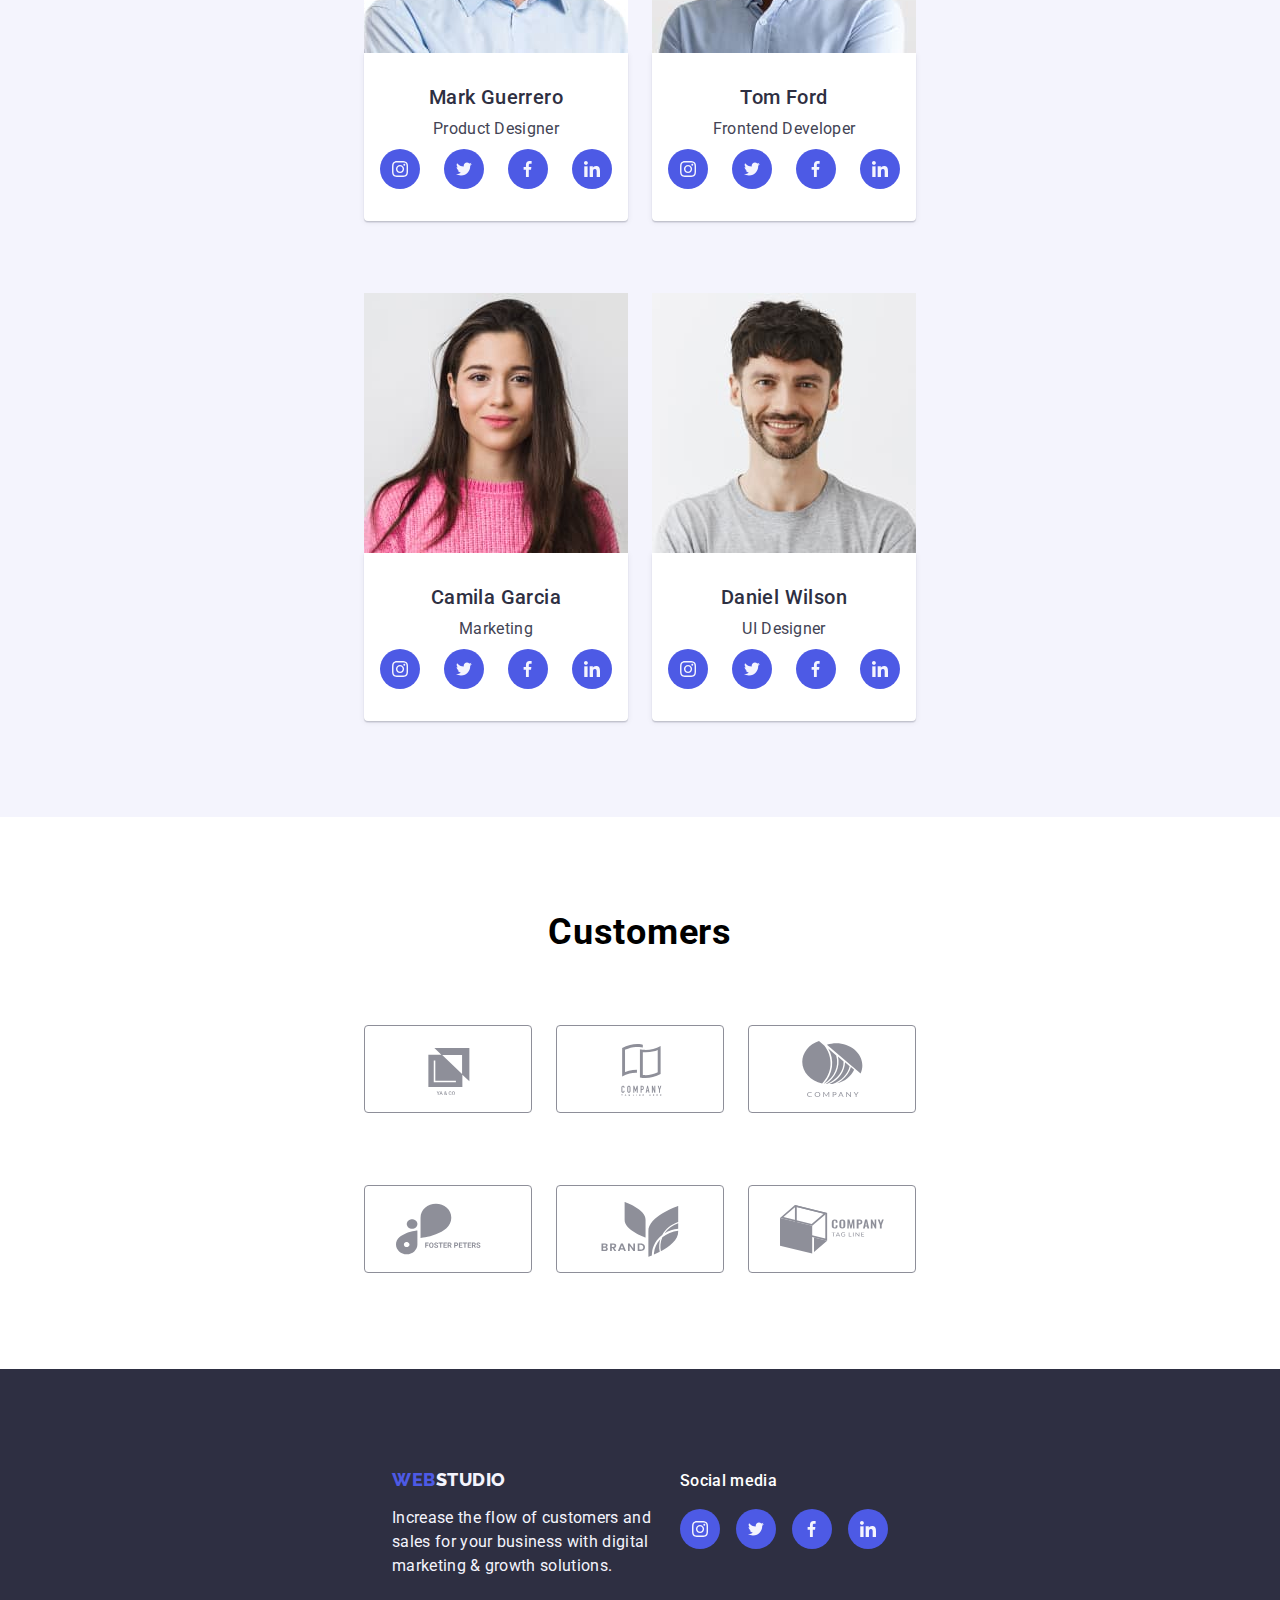
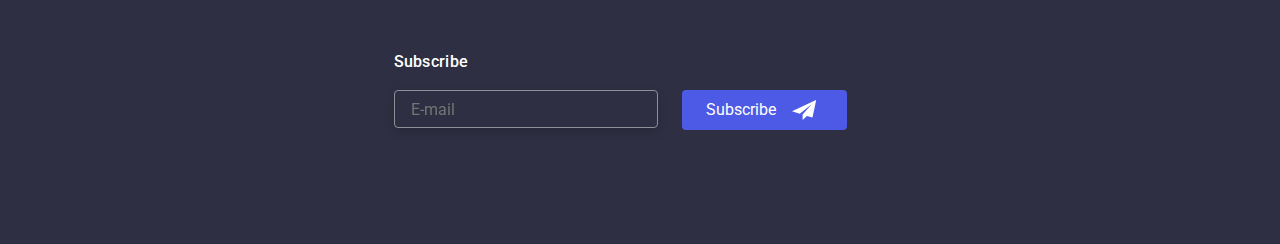
==== commit 7fbcb78e: "77" ====
--- a/index.html
+++ b/index.html
@@ -22,7 +22,7 @@
             <nav class="header__menu">
                 <ul class="header__menu-list">
                     <li class="header__menu-item">
-                        <a class="header__link active-color" href="./index.html">
+                        <a class="header__link active-color actual-link" href="./index.html">
                             Studio
                         </a>
                     </li>
@@ -323,7 +323,7 @@
             </div>
         </section>
         <section class="customers section-padding">
-            <div class="container">
+            <div class="container customers__container">
                 <h2 class="customers__title">Customers</h2>
                 <ul class="customers__list">
                     <li class="customers__item">
--- a/css/styles.css
+++ b/css/styles.css
@@ -126,6 +126,22 @@
     line-height: 117%;
     letter-spacing: 0.04em;
     color: var(--text-color-two);
+  }
+  .actual-link {
+    padding: 24px 0;
+  }
+  .actual-link::after {
+    content: "";
+    position: absolute;
+    display: block;
+    width: 100%;
+    height: 4px;
+    border-radius: 2px;
+    bottom: -1px;
+    background: var(--hover-focus-one);
+  }
+  .header__link {
+    position: relative;
   }
 }
 @media screen and (min-width: 1440px) {
@@ -274,7 +290,7 @@
     pointer-events: initial;
     opacity: 1;
     visibility: visible;
-    overflow: auto;
+    overflow-y: auto;
     transform: translateX(0);
   }
   .mobile-menu {
@@ -289,6 +305,9 @@
     padding-top: 80px;
     padding-left: 40px;
     transition: transform 250ms cubic-bezier(0.4, 0, 0.2, 1), opacity 250ms cubic-bezier(0.4, 0, 0.2, 1), visibility 250ms cubic-bezier(0.4, 0, 0.2, 1);
+    opacity: 0;
+    visibility: hidden;
+    pointer-events: none;
   }
   .mobile-menu__close-btn {
     width: 1.5rem;
@@ -309,6 +328,20 @@
   .mobile-menu__close-svg {
     fill: var(--text-color);
   }
+  .mobile-menu__close-svg {
+    fill: var(--hover-focus-one);
+  }
+  .mobile-menu__close-btn:hover > .mobile-menu__close-svg {
+    fill: var(--white-color);
+  }
+  .mobile-menu__close-btn:focus > .mobile-menu__close-svg {
+    fill: var(--white-color);
+  }
+  .mobile-menu__close-btn:hover,
+  .mobile-menu__close-btn:focus {
+    border-color: var(--hover-focus-one);
+    background-color: var(--hover-focus-one);
+  }
   .mobile-menu__list {
     font-weight: 700;
     font-size: 2.25rem;
@@ -353,6 +386,10 @@
     gap: 0;
     margin-top: 3rem;
     margin-bottom: 2.5rem;
+    margin-right: 2.5rem;
+  }
+  .mobile-menu__item .color {
+    color: var(--hover-focus-one);
   }
 }
 @media screen and (min-width: 768px) {
@@ -360,6 +397,10 @@
     display: none;
   }
 }
+body.modal-open {
+  overflow: hidden;
+}
+
 @media screen and (max-width: 767px) {
   .social__list {
     gap: 3.5rem;
@@ -460,6 +501,10 @@
   .hero {
     background-image: linear-gradient(rgba(46, 47, 66, 0.7), rgba(46, 47, 66, 0.7)), url(../images/hero/hero-tablet.jpg);
   }
+  .hero__title {
+    font-size: 3.5rem;
+    max-width: 496px;
+  }
 }
 @media screen and (min-width: 768px) and (-webkit-min-device-pixel-ratio: 2), screen and (min-width: 768px) and (min-resolution: 2dppx) {
   .hero {
@@ -469,6 +514,11 @@
 @media screen and (min-width: 768px) {
   .hero__title {
     margin-bottom: 2.25rem;
+  }
+}
+@media screen and (min-width: 1158px) {
+  .hero {
+    padding: 188px 0;
   }
 }
 @media screen and (min-width: 1440px) {
@@ -770,10 +820,19 @@
     flex-direction: row;
     gap: 24px;
   }
+  .portfolio__categories-list {
+    justify-content: center;
+  }
 }
 @media screen and (min-width: 1440px) {
+  .advantages__title {
+    font-weight: 500;
+    font-size: 20px;
+    line-height: 1.5;
+  }
   .flex {
     flex-direction: row;
+    gap: 24px;
   }
   .advantages__icon {
     display: flex;
@@ -934,10 +993,16 @@
   .customers__item {
     width: calc((100% - 48px) / 3);
   }
+  .container.customers__container {
+    padding: 0 6.75rem;
+  }
 }
 @media screen and (min-width: 1440px) {
   .customers__item {
     width: calc((100% - 120px) / 6);
+  }
+  .container.customers__container {
+    padding: 0 9.75rem;
   }
 }
 .footer {
@@ -1177,6 +1242,7 @@
   line-height: 1.2;
   letter-spacing: 0.02em;
   color: var(--text-color);
+  margin-bottom: 8px;
 }
 
 .portfolio__card-category {
@@ -1195,9 +1261,21 @@
   .portfolio__card-item {
     width: calc((100% - 48px) / 2);
   }
+  .portfolio {
+    padding: 4rem 0;
+  }
+  .portfolio__categories-list {
+    margin-bottom: 4rem;
+  }
 }
 @media screen and (min-width: 1440px) {
   .portfolio__card-item {
     width: calc((100% - 48px) / 3);
   }
+  .portfolio {
+    padding: 6.25rem 0;
+  }
+  .portfolio__categories-list {
+    margin-bottom: 6.25rem;
+  }
 }/*# sourceMappingURL=styles.css.map */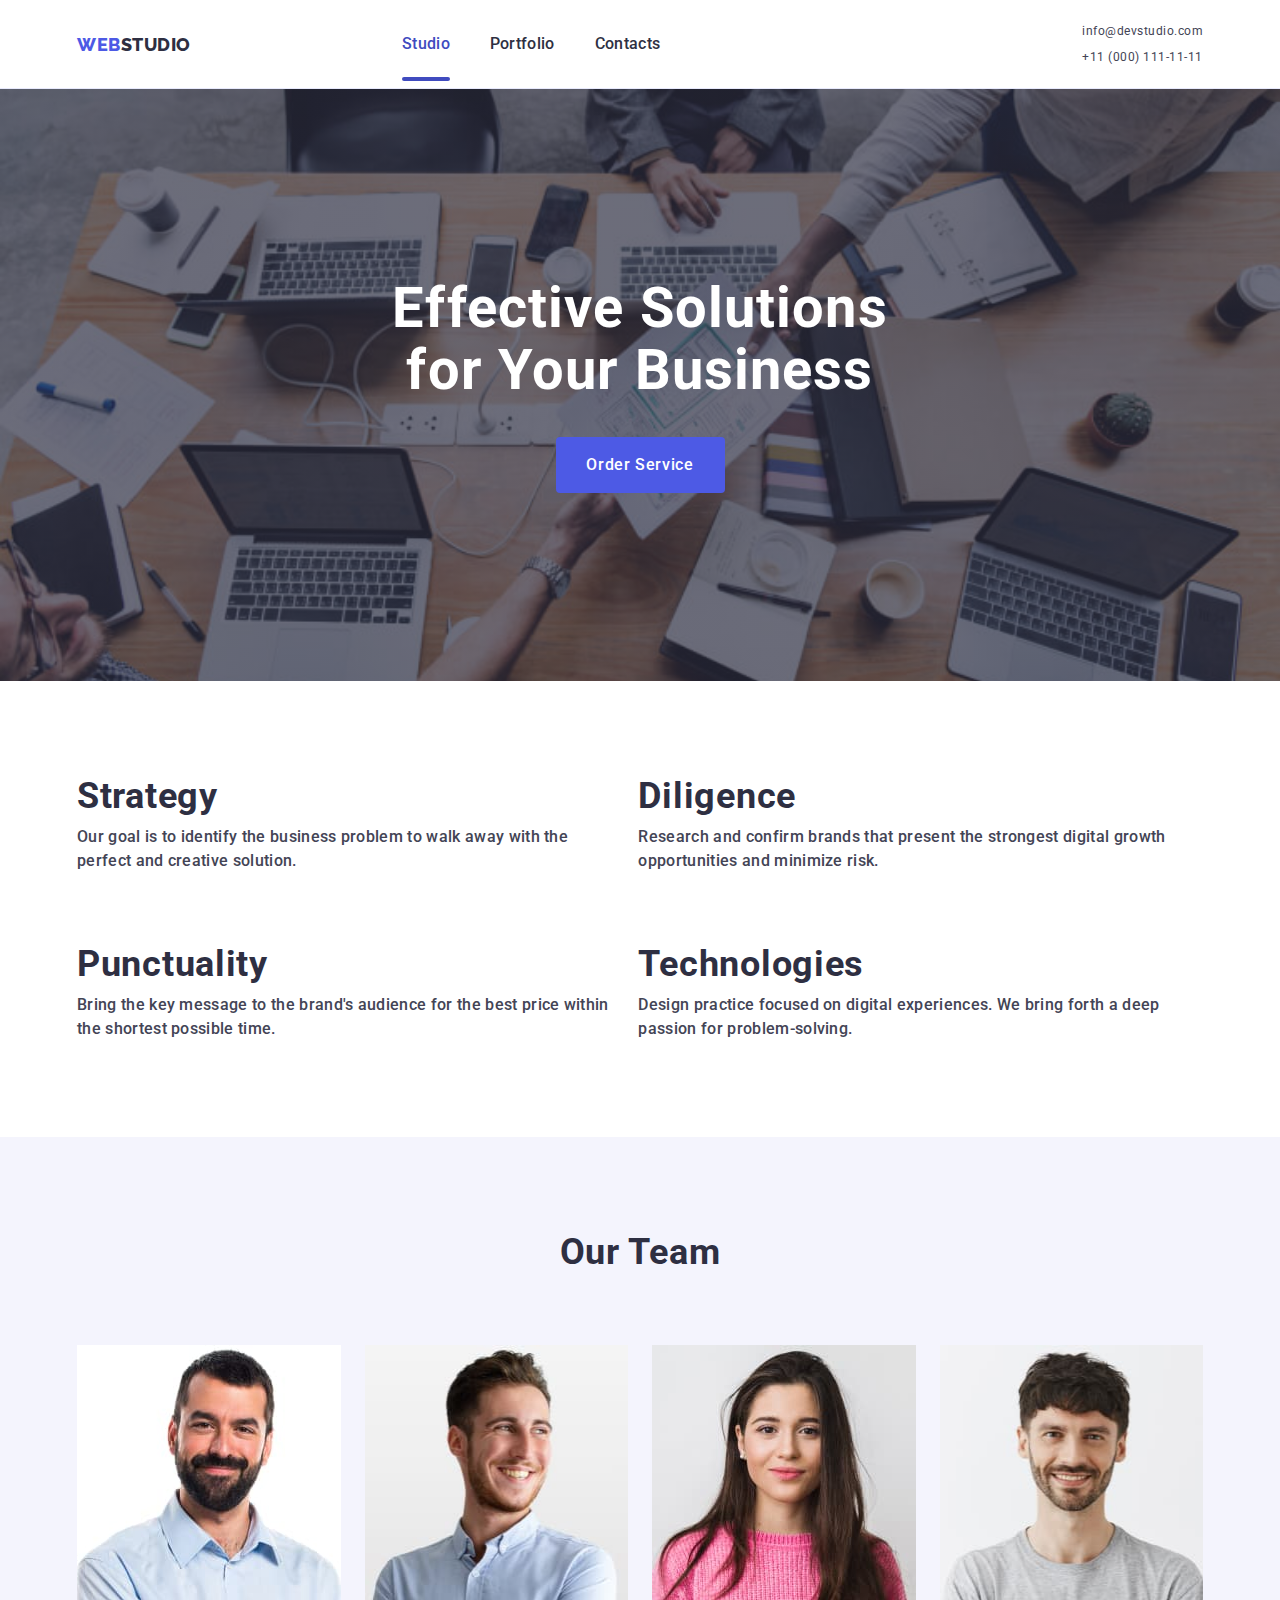
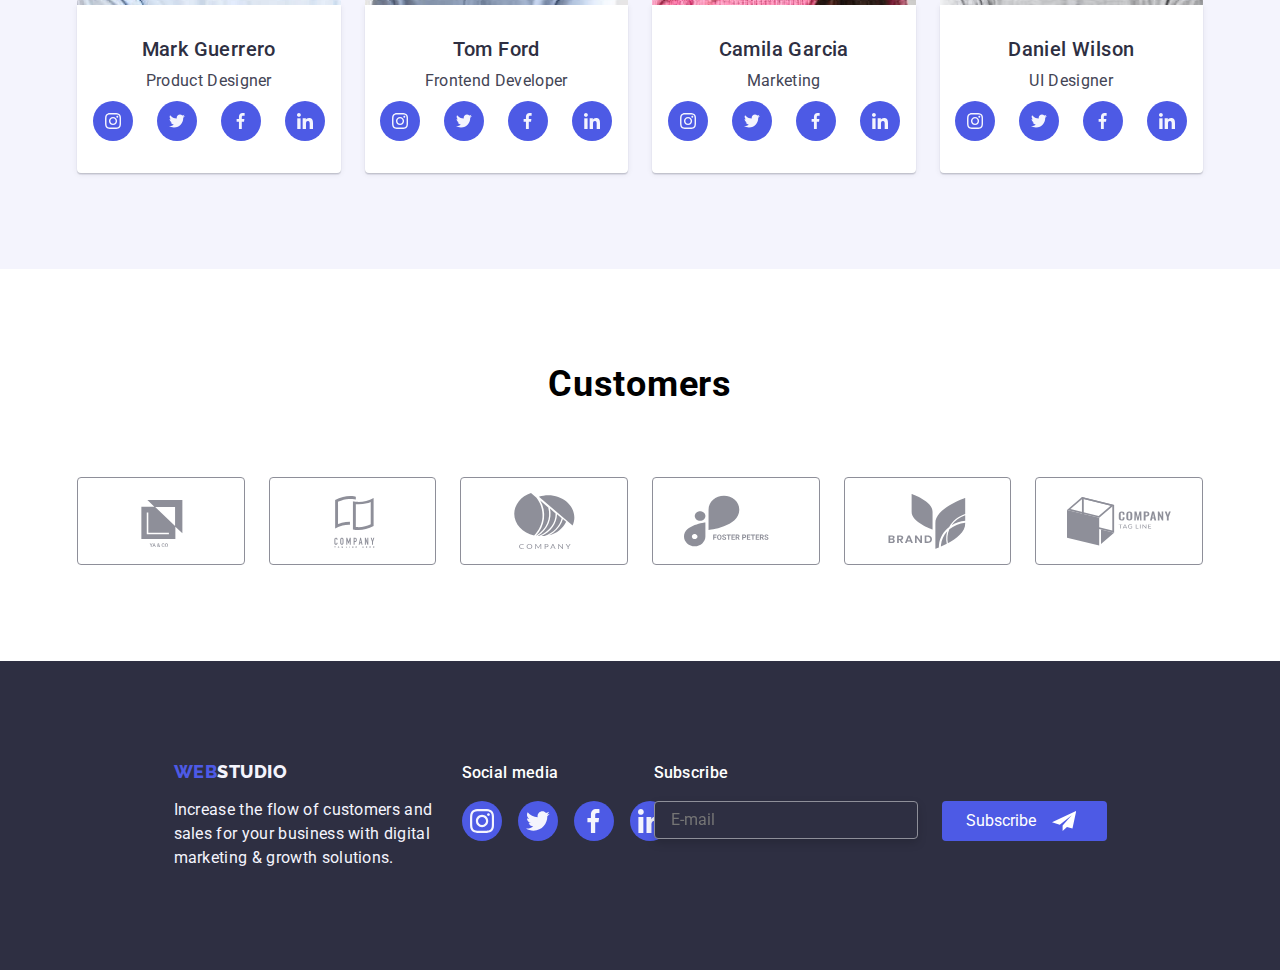
==== commit c7d2f949: "234" ====
--- a/index.html
+++ b/index.html
@@ -495,8 +495,8 @@
                         </span>
                         I accept the terms and conditions of the <a href="" class="modal__link">Privacy Policy</a>
                     </label>
+                    <button type="submit" class="modal__send-button">Send</button>
                 </form>
-                <button type="submit" class="modal__send-button">Send</button>
             </div>
         </div>
     </main>
@@ -516,7 +516,7 @@
                     <li class="social__item">
                         <a href="https://www.instagram.com/" class="social__link" target="_blank"
                             rel="noopener noreferrer">
-                            <svg width="16" height="16" class="social__svg">
+                            <svg width="24" height="24" class="social__svg">
                                 <use href="./images/icons.svg#icon-instagram"></use>
                             </svg>
                         </a>
@@ -524,7 +524,7 @@
                     <li class="social__item">
                         <a href="https://www.twitter.com/" class="social__link" target="_blank"
                             rel="noopener noreferrer">
-                            <svg width="16" height="16" class="social__svg">
+                            <svg width="24" height="24" class="social__svg">
                                 <use href="./images/icons.svg#icon-twitter"></use>
                             </svg>
                         </a>
@@ -532,7 +532,7 @@
                     <li class="social__item">
                         <a href="https://www.facebook.com/" class="social__link" target="_blank"
                             rel="noopener noreferrer">
-                            <svg width="16" height="16" class="social__svg">
+                            <svg width="24" height="24" class="social__svg">
                                 <use href="./images/icons.svg#icon-facebook"></use>
                             </svg>
                         </a>
@@ -540,7 +540,7 @@
                     <li class="social__item">
                         <a href="https://www.linkedin.com/" class="social__link" target="_blank"
                             rel="noopener noreferrer">
-                            <svg width="16" height="16" class="social__svg">
+                            <svg width="24" height="24" class="social__svg">
                                 <use href="./images/icons.svg#icon-linkedin"></use>
                             </svg>
                         </a>
--- a/css/styles.css
+++ b/css/styles.css
@@ -137,7 +137,7 @@
     width: 100%;
     height: 4px;
     border-radius: 2px;
-    bottom: -1px;
+    bottom: -4px;
     background: var(--hover-focus-one);
   }
   .header__link {
@@ -178,9 +178,9 @@
     width: 768px;
   }
 }
-@media screen and (min-width: 1440px) {
+@media screen and (min-width: 1158px) {
   .container {
-    width: 1440px;
+    width: 1158px;
   }
 }
 /* @media screen and (max-width: 768px) {
@@ -633,6 +633,22 @@
   fill: var(--main-color);
 }
 
+.modal__input:hover + .modal__input-svg {
+  fill: var(--main-color);
+}
+
+.modal__input:hover {
+  border-color: var(--main-color);
+}
+
+.modal__textarea:hover {
+  border-color: var(--main-color);
+}
+
+.modal__close-btn {
+  cursor: pointer;
+}
+
 .modal__label.modal__label-span {
   display: block;
   margin-bottom: 0.25rem;
@@ -699,6 +715,10 @@
   opacity: 0;
   visibility: hidden;
   pointer-events: none;
+}
+
+.modal__send-button:hover {
+  background-color: var(--hover-focus-one);
 }
 
 /* --------checkbox------- */
@@ -765,6 +785,7 @@
   letter-spacing: 0.04em;
   color: #8e8f99;
   margin-bottom: 1.5rem;
+  align-items: center;
 }
 
 .modal__title {
@@ -804,6 +825,7 @@
   text-transform: capitalize;
   color: var(--text-color);
   margin-bottom: 0.5rem;
+  text-align: center;
 }
 
 .advantages__subtitle {
@@ -822,6 +844,9 @@
   }
   .portfolio__categories-list {
     justify-content: center;
+  }
+  .advantages__title {
+    text-align: start;
   }
 }
 @media screen and (min-width: 1440px) {
@@ -930,6 +955,11 @@
   border-radius: 0px 0px 4px 4px;
 }
 
+@media screen and (min-width: 1158px) {
+  .team__list {
+    flex-wrap: nowrap;
+  }
+}
 .customers__title {
   font-style: normal;
   font-weight: 700;
@@ -993,16 +1023,15 @@
   .customers__item {
     width: calc((100% - 48px) / 3);
   }
-  .container.customers__container {
-    padding: 0 6.75rem;
-  }
-}
-@media screen and (min-width: 1440px) {
+}
+@media screen and (min-width: 768px) and (max-width: 1157px) {
+  .customers__container {
+    width: 552px;
+  }
+}
+@media screen and (min-width: 1158px) {
   .customers__item {
     width: calc((100% - 120px) / 6);
-  }
-  .container.customers__container {
-    padding: 0 9.75rem;
   }
 }
 .footer {
@@ -1195,7 +1224,10 @@
 
 .portfolio__overlay-p {
   color: var(--background-color);
-  font-size: 14px;
+  font-style: normal;
+  font-weight: 400;
+  font-size: 16px;
+  line-height: 1.5;
   letter-spacing: 0.02em;
 }
 
